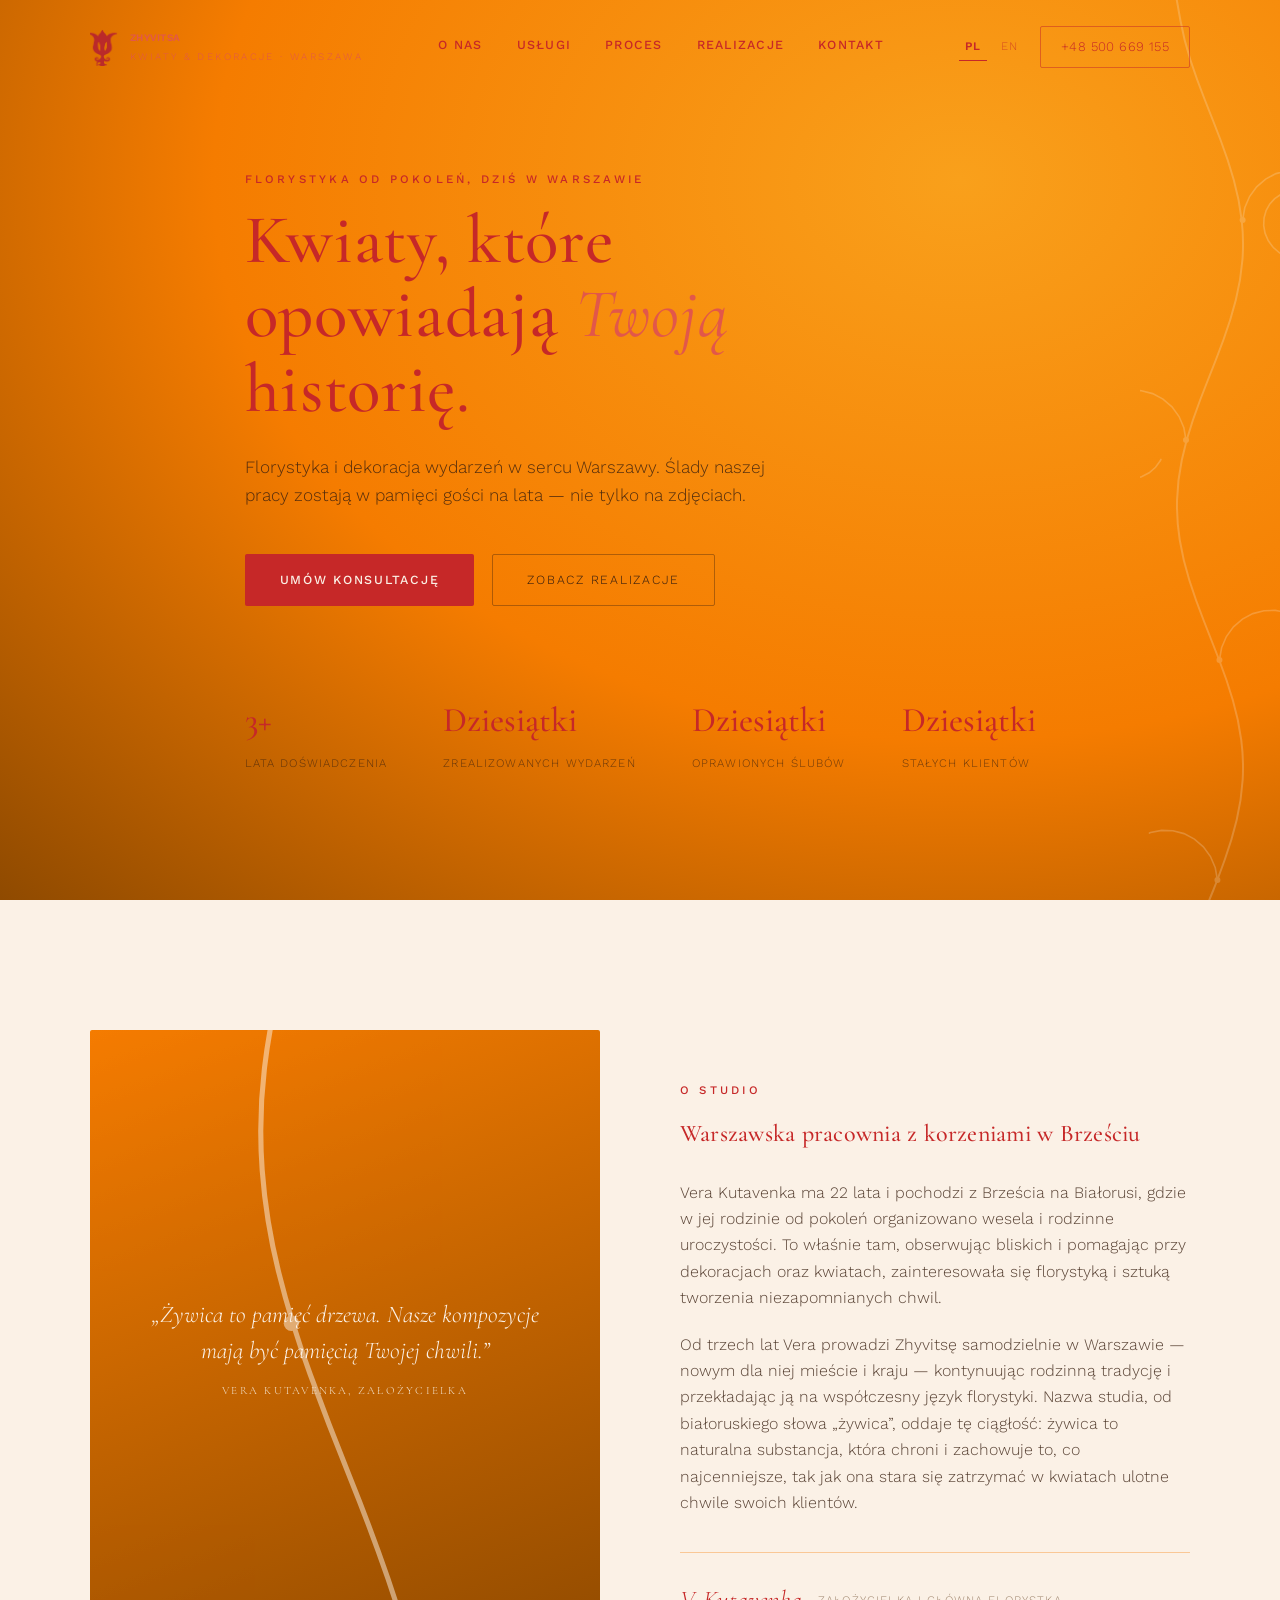
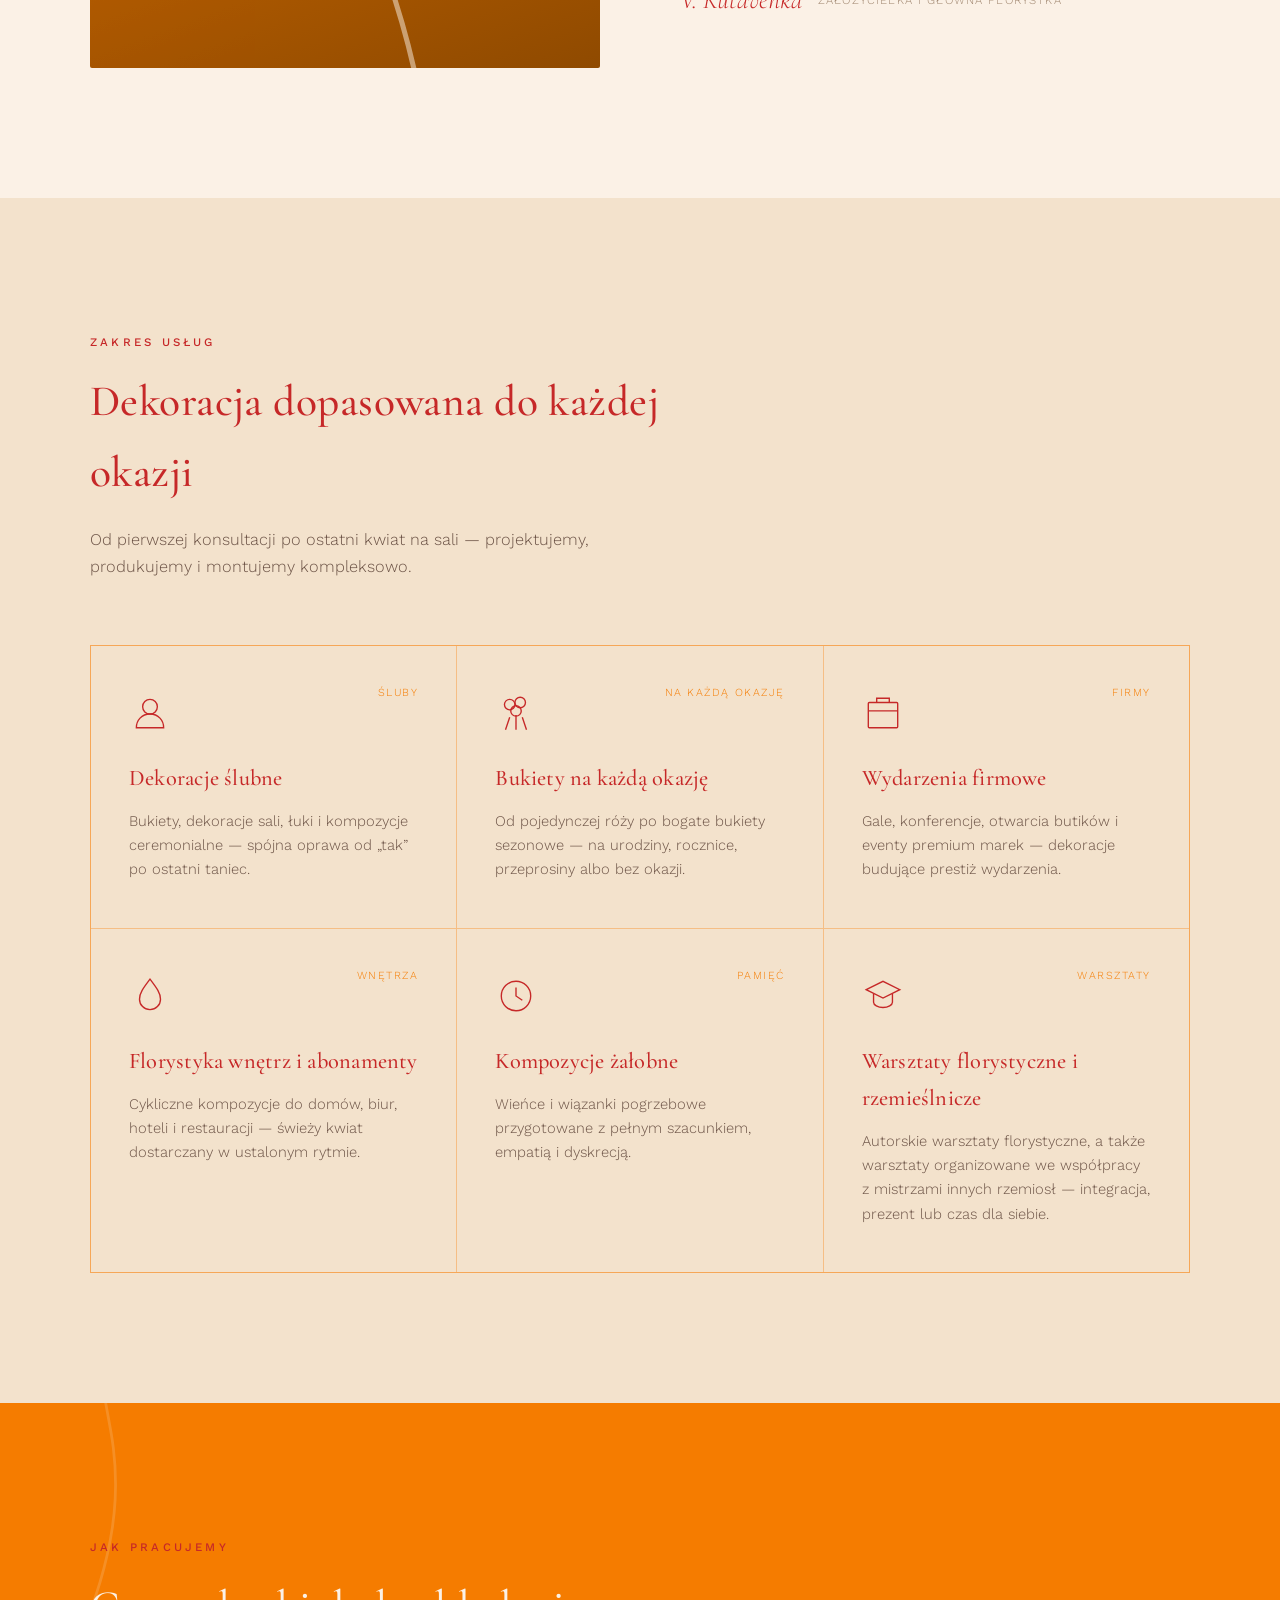
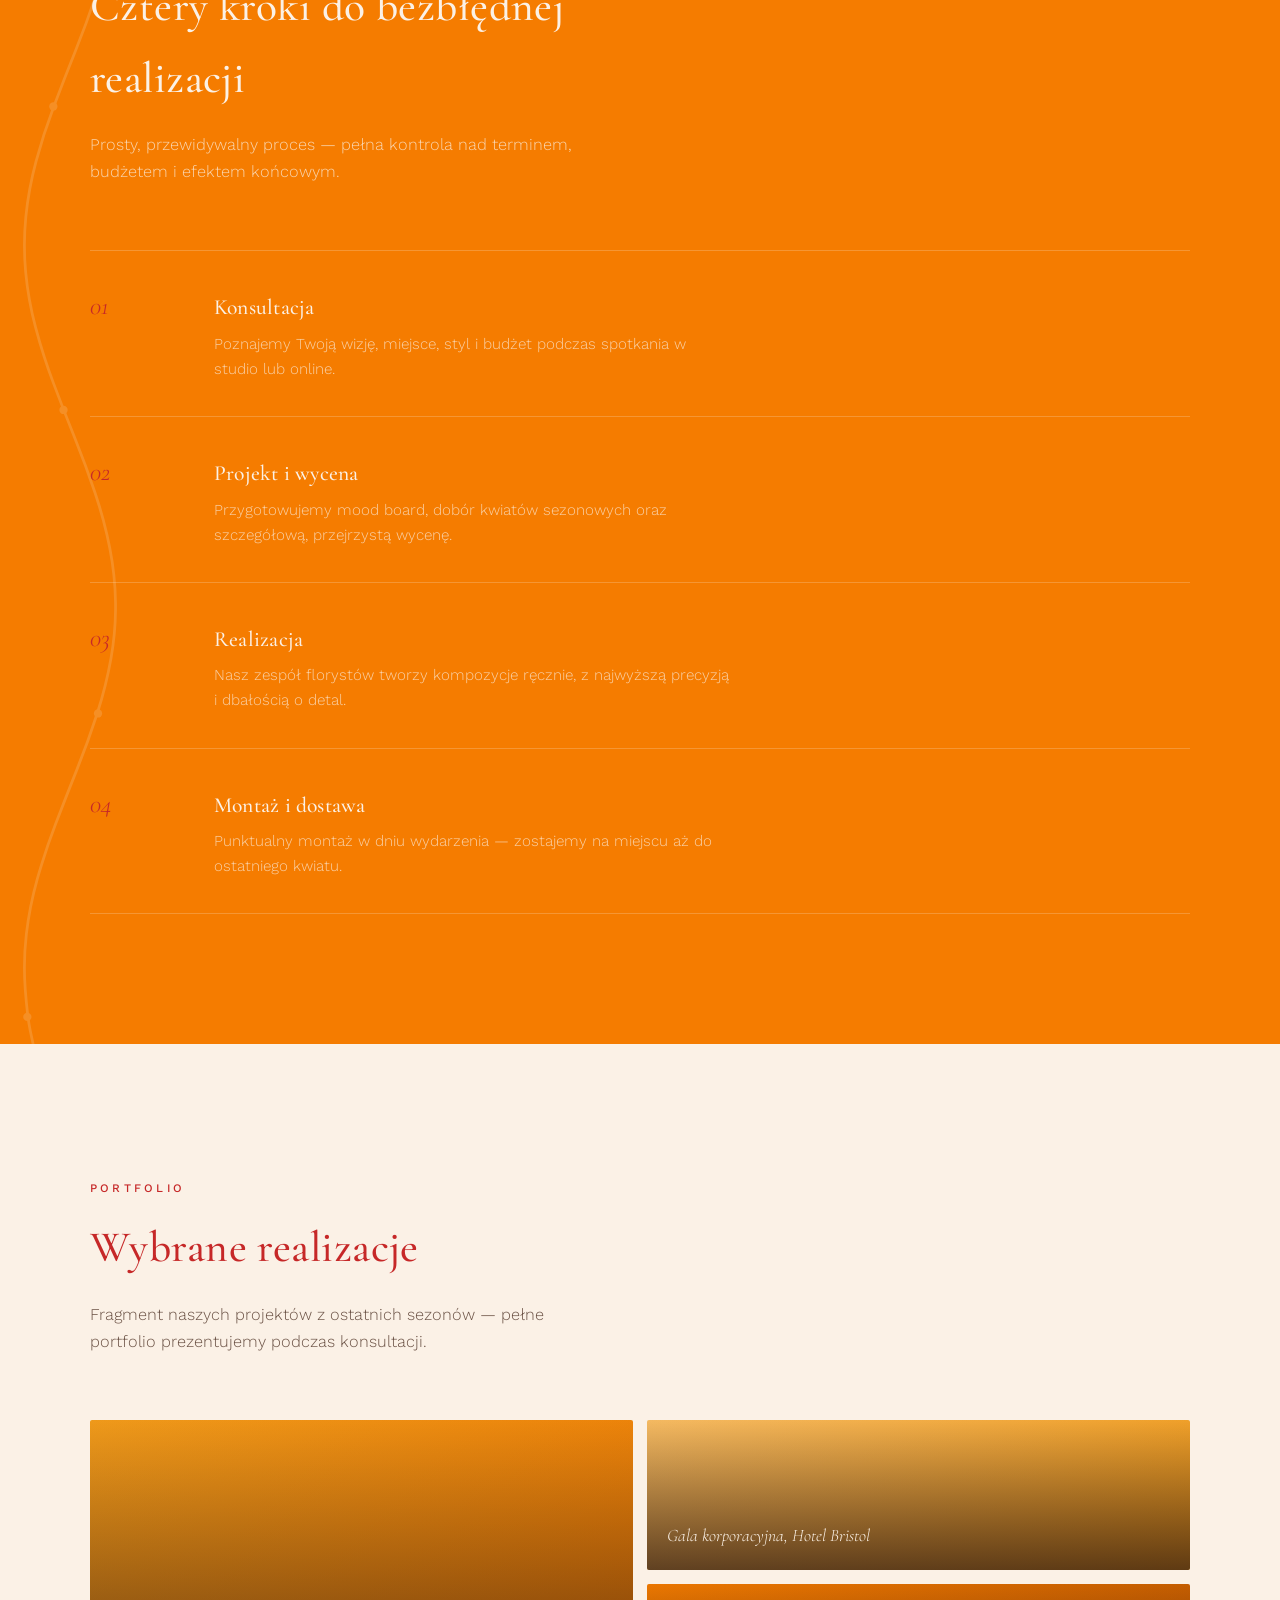
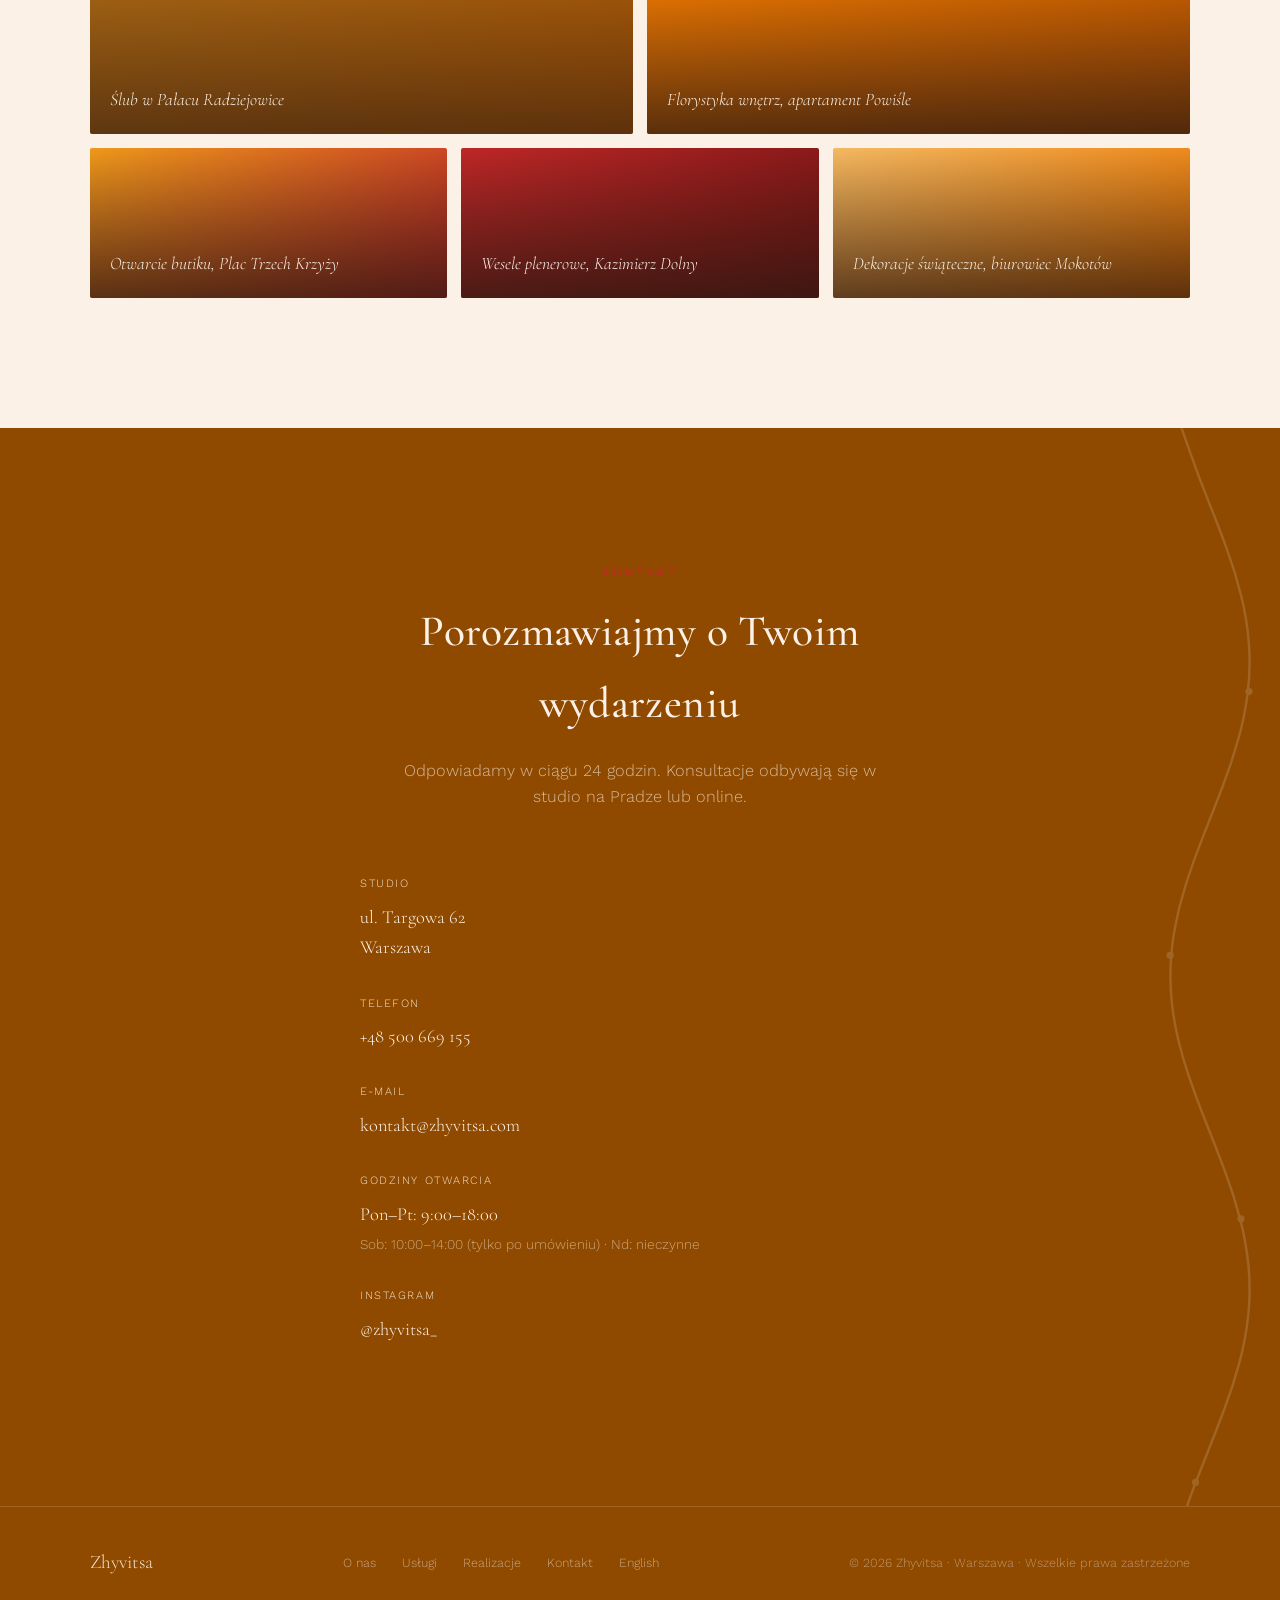
==== index.html @ f6e1c024 "Add files via upload" ====
<!DOCTYPE html>
<html lang="pl">
<head>
<meta charset="UTF-8">
<meta name="viewport" content="width=device-width, initial-scale=1.0">
<title>Zhyvitsa — Kwiaciarnia &amp; Studio Dekoracji, Warszawa</title>
<meta name="description" content="Zhyvitsa — studio florystyczne i dekoracyjne w Warszawie prowadzone przez Verę Kutavenkę. Śluby, wydarzenia firmowe, wnętrza, bukiety na każdą okazję.">
<link rel="icon" href="assets/images/favicon.ico" sizes="any">
<link rel="icon" type="image/png" sizes="32x32" href="assets/images/favicon-32.png">
<link rel="icon" type="image/png" sizes="16x16" href="assets/images/favicon-16.png">
<link rel="icon" type="image/png" sizes="192x192" href="assets/images/favicon-192.png">
<link rel="apple-touch-icon" sizes="180x180" href="assets/images/apple-touch-icon.png">
<link rel="preconnect" href="https://fonts.googleapis.com">
<link rel="preconnect" href="https://fonts.gstatic.com" crossorigin>
<link href="https://fonts.googleapis.com/css2?family=Cormorant+Garamond:ital,wght@0,400;0,500;0,600;1,400&family=Work+Sans:wght@300;400;500;600&display=swap" rel="stylesheet">
<link rel="stylesheet" href="assets/css/style.css?v=4">
</head>
<body>

<header id="siteHeader">
  <div class="wrap">
    <a href="#top" class="logo">
      <span class="mark"><img src="assets/images/logo-mark.png" alt="" width="237" height="320" loading="eager"></span>
      <span><b>Zhyvitsa</b><span>Kwiaty &amp; Dekoracje · Warszawa</span></span>
    </a>
    <nav class="links" id="navLinks">
      <a href="#about">O nas</a>
      <a href="#services">Usługi</a>
      <a href="#process">Proces</a>
      <a href="#gallery">Realizacje</a>
      <a href="#contact">Kontakt</a>
    </nav>
    <div class="nav-right">
      <div class="lang-switch"><a href="index.html" class="active">PL</a><a href="en/index.html">EN</a></div>
      <a href="tel:+48500669155" class="nav-phone">+48 500 669 155</a>
    </div>
    <div class="burger" id="burger"><span></span><span></span><span></span></div>
  </div>
</header>

<section class="hero" id="top">
  <div class="vine-bg" data-vine style="right:0; opacity:.22; color:var(--cream); --vine-leaf:var(--cream);">
    <!-- populated at runtime by VineGeometry.render() -->
  </div>
  <div class="wrap">
    <div class="hero-inner">
      <span class="eyebrow">Florystyka od pokoleń, dziś w Warszawie</span>
      <h1>Kwiaty, które<br>opowiadają <em>Twoją</em><br>historię.</h1>
      <p class="lead">Florystyka i dekoracja wydarzeń w sercu Warszawy. Ślady naszej pracy zostają w pamięci gości na lata — nie tylko na zdjęciach.</p>
      <div class="cta-row">
        <a href="#contact" class="btn btn-primary">Umów konsultację</a>
        <a href="#gallery" class="btn btn-ghost">Zobacz realizacje</a>
      </div>
    </div>
    <div class="hero-stats">
      <div class="stat"><b>3+</b><span>lata doświadczenia</span></div>
      <div class="stat"><b>Dziesiątki</b><span>zrealizowanych wydarzeń</span></div>
      <div class="stat"><b>Dziesiątki</b><span>oprawionych ślubów</span></div>
      <div class="stat"><b>Dziesiątki</b><span>stałych klientów</span></div>
    </div>
  </div>
</section>

<section class="about section-pad" id="about">
  <div class="wrap about-grid">
    <div class="about-visual reveal">
      <div class="vine-bg" data-vine style="opacity:.5; color:var(--cream); --vine-leaf:var(--cream);">
        <!-- populated at runtime by VineGeometry.render() -->
      </div>
      <div class="frame-text">„Żywica to pamięć drzewa. Nasze kompozycje mają być pamięcią Twojej chwili.”<span>Vera Kutavenka, Założycielka</span></div>
    </div>
    <div class="about-copy">
      <span class="eyebrow reveal">O studio</span>
      <h2 class="reveal">Warszawska pracownia z korzeniami w Brześciu</h2>
      <p class="reveal">Vera Kutavenka ma 22 lata i pochodzi z Brześcia na Białorusi, gdzie w jej rodzinie od pokoleń organizowano wesela i rodzinne uroczystości. To właśnie tam, obserwując bliskich i pomagając przy dekoracjach oraz kwiatach, zainteresowała się florystyką i sztuką tworzenia niezapomnianych chwil.</p>
      <p class="reveal">Od trzech lat Vera prowadzi Zhyvitsę samodzielnie w Warszawie — nowym dla niej mieście i kraju — kontynuując rodzinną tradycję i przekładając ją na współczesny język florystyki. Nazwa studia, od białoruskiego słowa „żywica”, oddaje tę ciągłość: żywica to naturalna substancja, która chroni i zachowuje to, co najcenniejsze, tak jak ona stara się zatrzymać w kwiatach ulotne chwile swoich klientów.</p>
      <div class="signature-line reveal">
        <span class="sig-mark">V. Kutavenka</span>
        <span class="sig-role">Założycielka i Główna Florystka</span>
      </div>
    </div>
  </div>
</section>

<section class="services section-pad" id="services">
  <div class="wrap">
    <div class="section-head reveal">
      <span class="eyebrow">Zakres usług</span>
      <h2>Dekoracja dopasowana do każdej okazji</h2>
      <p>Od pierwszej konsultacji po ostatni kwiat na sali — projektujemy, produkujemy i montujemy kompleksowo.</p>
    </div>
    <div class="service-grid">

      <div class="service-card reveal">
        <span class="tag">Śluby</span>
        <div class="icon"><svg viewBox="0 0 40 40" fill="none" stroke="currentColor" stroke-width="1.3"><circle cx="20" cy="14" r="7"/><path d="M20 21c-8 0-13 6-13 13h26c0-7-5-13-13-13z"/></svg></div>
        <h3>Dekoracje ślubne</h3>
        <p>Bukiety, dekoracje sali, łuki i kompozycje ceremonialne — spójna oprawa od „tak” po ostatni taniec.</p>
      </div>

      <div class="service-card reveal">
        <span class="tag">Na każdą okazję</span>
        <div class="icon"><svg viewBox="0 0 40 40" fill="none" stroke="currentColor" stroke-width="1.3"><circle cx="14" cy="12" r="5"/><circle cx="24" cy="10" r="5"/><circle cx="20" cy="18" r="5"/><path d="M20 22v14M14 24l-4 12M26 24l4 12"/></svg></div>
        <h3>Bukiety na każdą okazję</h3>
        <p>Od pojedynczej róży po bogate bukiety sezonowe — na urodziny, rocznice, przeprosiny albo bez okazji.</p>
      </div>

      <div class="service-card reveal">
        <span class="tag">Firmy</span>
        <div class="icon"><svg viewBox="0 0 40 40" fill="none" stroke="currentColor" stroke-width="1.3"><rect x="6" y="10" width="28" height="24" rx="1"/><path d="M6 18h28M14 10V6h12v4"/></svg></div>
        <h3>Wydarzenia firmowe</h3>
        <p>Gale, konferencje, otwarcia butików i eventy premium marek — dekoracje budujące prestiż wydarzenia.</p>
      </div>

      <div class="service-card reveal">
        <span class="tag">Wnętrza</span>
        <div class="icon"><svg viewBox="0 0 40 40" fill="none" stroke="currentColor" stroke-width="1.3"><path d="M20 4c6 8 10 13 10 19a10 10 0 0 1-20 0c0-6 4-11 10-19z"/></svg></div>
        <h3>Florystyka wnętrz i abonamenty</h3>
        <p>Cykliczne kompozycje do domów, biur, hoteli i restauracji — świeży kwiat dostarczany w ustalonym rytmie.</p>
      </div>

      <div class="service-card reveal">
        <span class="tag">Pamięć</span>
        <div class="icon"><svg viewBox="0 0 40 40" fill="none" stroke="currentColor" stroke-width="1.3"><circle cx="20" cy="20" r="14"/><path d="M20 12v8l6 4"/></svg></div>
        <h3>Kompozycje żałobne</h3>
        <p>Wieńce i wiązanki pogrzebowe przygotowane z pełnym szacunkiem, empatią i dyskrecją.</p>
      </div>

      <div class="service-card reveal">
        <span class="tag">Warsztaty</span>
        <div class="icon"><svg viewBox="0 0 40 40" fill="none" stroke="currentColor" stroke-width="1.3"><path d="M4 14l16-8 16 8-16 8-16-8z"/><path d="M11 18v8c0 2.5 4 5 9 5s9-2.5 9-5v-8"/></svg></div>
        <h3>Warsztaty florystyczne i rzemieślnicze</h3>
        <p>Autorskie warsztaty florystyczne, a także warsztaty organizowane we współpracy z mistrzami innych rzemiosł — integracja, prezent lub czas dla siebie.</p>
      </div>

    </div>
  </div>
</section>

<section class="process section-pad" id="process">
  <div class="vine-bg" data-vine style="left:0; opacity:.16; color:var(--cream); --vine-leaf:var(--cream);">
    <!-- populated at runtime by VineGeometry.render() -->
  </div>
  <div class="wrap">
    <div class="section-head reveal">
      <span class="eyebrow">Jak pracujemy</span>
      <h2>Cztery kroki do bezbłędnej realizacji</h2>
      <p>Prosty, przewidywalny proces — pełna kontrola nad terminem, budżetem i efektem końcowym.</p>
    </div>
    <div class="process-list">
      <div class="process-row reveal">
        <span class="process-num">01</span>
        <div><h4>Konsultacja</h4><p>Poznajemy Twoją wizję, miejsce, styl i budżet podczas spotkania w studio lub online.</p></div>
      </div>
      <div class="process-row reveal">
        <span class="process-num">02</span>
        <div><h4>Projekt i wycena</h4><p>Przygotowujemy mood board, dobór kwiatów sezonowych oraz szczegółową, przejrzystą wycenę.</p></div>
      </div>
      <div class="process-row reveal">
        <span class="process-num">03</span>
        <div><h4>Realizacja</h4><p>Nasz zespół florystów tworzy kompozycje ręcznie, z najwyższą precyzją i dbałością o detal.</p></div>
      </div>
      <div class="process-row reveal">
        <span class="process-num">04</span>
        <div><h4>Montaż i dostawa</h4><p>Punktualny montaż w dniu wydarzenia — zostajemy na miejscu aż do ostatniego kwiatu.</p></div>
      </div>
    </div>
  </div>
</section>

<section class="gallery section-pad" id="gallery">
  <div class="wrap">
    <div class="section-head reveal">
      <span class="eyebrow">Portfolio</span>
      <h2>Wybrane realizacje</h2>
      <p>Fragment naszych projektów z ostatnich sezonów — pełne portfolio prezentujemy podczas konsultacji.</p>
    </div>
    <div class="gallery-grid reveal">
      <div class="g-item g1"><span>Ślub w Pałacu Radziejowice</span></div>
      <div class="g-item g2"><span>Gala korporacyjna, Hotel Bristol</span></div>
      <div class="g-item g3"><span>Florystyka wnętrz, apartament Powiśle</span></div>
      <div class="g-item g4"><span>Otwarcie butiku, Plac Trzech Krzyży</span></div>
      <div class="g-item g5"><span>Wesele plenerowe, Kazimierz Dolny</span></div>
      <div class="g-item g6"><span>Dekoracje świąteczne, biurowiec Mokotów</span></div>
    </div>
  </div>
</section>

<section class="contact section-pad" id="contact">
  <div class="vine-bg" data-vine style="right:0; opacity:.16; color:var(--cream); --vine-leaf:var(--cream);">
    <!-- populated at runtime by VineGeometry.render() -->
  </div>
  <div class="wrap">
    <div class="section-head reveal">
      <span class="eyebrow">Kontakt</span>
      <h2>Porozmawiajmy o Twoim wydarzeniu</h2>
      <p>Odpowiadamy w ciągu 24 godzin. Konsultacje odbywają się w studio na Pradze lub online.</p>
    </div>
    <div class="contact-grid">
      <div class="reveal">
        <div class="info-block">
          <span class="label">Studio</span>
          <span class="value">ul. Targowa 62<br>Warszawa</span>
        </div>
        <div class="info-block">
          <span class="label">Telefon</span>
          <span class="value"><a href="tel:+48500669155">+48 500 669 155</a></span>
        </div>
        <div class="info-block">
          <span class="label">E-mail</span>
          <span class="value"><a href="mailto:kontakt@zhyvitsa.com">kontakt@zhyvitsa.com</a></span>
        </div>
        <div class="info-block">
          <span class="label">Godziny otwarcia</span>
          <span class="value">Pon–Pt: 9:00–18:00<small>Sob: 10:00–14:00 (tylko po umówieniu) · Nd: nieczynne</small></span>
        </div>
        <div class="info-block">
          <span class="label">Instagram</span>
          <span class="value"><a href="https://instagram.com/zhyvitsa_" target="_blank" rel="noopener">@zhyvitsa_</a></span>
        </div>
      </div>
    </div>
  </div>
</section>

<footer>
  <div class="wrap footer-row">
    <a href="#top" class="logo">Zhyvitsa</a>
    <div class="footer-links">
      <a href="#about">O nas</a>
      <a href="#services">Usługi</a>
      <a href="#gallery">Realizacje</a>
      <a href="#contact">Kontakt</a>
      <a href="en/index.html">English</a>
    </div>
    <span class="fine">© 2026 Zhyvitsa · Warszawa · Wszelkie prawa zastrzeżone</span>
  </div>
</footer>

<script type="module" src="assets/js/main.js?v=4"></script>
</body>
</html>
---- assets/css/style.css ----
/* =============================================================================
   Zhyvitsa — Florist & Event Decoration Studio (Warsaw)
   Stylesheet
   Sections: Design Tokens, Base, Vine Motif, Header, Hero, About, Services,
   Process, Gallery, Contact, Footer, Responsive, Accessibility.
   ============================================================================= */

/* ---------- Design tokens ---------- */
:root{
  --bg-primary: #F9A01B;   /* Bright Yellowish-Orange — dominant background, ~60% */
  --bg-secondary: #F57C00; /* Deep Warm Orange — secondary background/accents, ~25% */
  --bg-deep: #8F4A00;      /* darker orange for contrast on contact/footer */
  --accent: #C62828;       /* Crimson Red — primary brand type & emblem, ~15% */
  --accent-soft: #E2574A;
  --cream: #FBF1E6;
  --cream-dim: #F3E2CC;
  --ink: #2B1810;
  --line: rgba(245,124,0,0.35);
  --shadow: 0 24px 60px -20px rgba(143,74,0,0.35);
  --ease: cubic-bezier(.16,.84,.44,1);
}

/* ---------- Base / reset ---------- */
*{margin:0;padding:0;box-sizing:border-box;}
html{scroll-behavior:smooth;}
html.nav-open, html.nav-open body{
  overflow:hidden;
  height:100%;
}
html.nav-open body{
  position:fixed;
  width:100%;
}
body{
  background:var(--cream);
  color:var(--ink);
  font-family:'Work Sans', sans-serif;
  font-weight:300;
  line-height:1.65;
  overflow-x:hidden;
}
h1,h2,h3,h4{
  font-family:'Cormorant Garamond', serif;
  font-weight:500;
  color:var(--accent);
  letter-spacing:.01em;
}
a{color:inherit; text-decoration:none;}
img{max-width:100%; display:block;}
.eyebrow{
  font-size:.72rem;
  letter-spacing:.28em;
  text-transform:uppercase;
  color:var(--accent);
  font-weight:500;
  display:inline-block;
  margin-bottom:14px;
}
.wrap{
  max-width:1180px;
  margin:0 auto;
  padding:0 40px;
}
section{ position:relative; }

/* ---------- Curling vine background motif (rendered by vine-geometry.js) ---------- */
.vine-bg{
  position:absolute; top:0; height:100%; width:240px;
  pointer-events:none; z-index:0; overflow:hidden;
}
.vine-bg svg{ width:100%; height:100%; display:block; }
.about-visual .vine-bg{ inset:0; width:100%; }

.vine-stem-path{ fill:none; stroke:currentColor; stroke-width:2; stroke-linecap:round; }
.vine-spiral-path{
  fill:none; stroke:currentColor; stroke-width:1.6; stroke-linecap:round;
  transition:stroke-dashoffset .05s linear;
}
.vine-bud{ fill:var(--vine-leaf, var(--cream)); }

/* ---------- Scroll reveal ---------- */
.reveal{
  opacity:0;
  transform:translateY(28px);
  transition:opacity .9s var(--ease), transform .9s var(--ease);
}
.reveal.in{ opacity:1; transform:translateY(0); }

/* ---------- Header ---------- */
header{
  position:fixed; top:0; left:0; right:0; z-index:1000;
  padding:26px 0;
  transition:padding .4s var(--ease), background .4s var(--ease), box-shadow .4s var(--ease);
}
header .wrap{ display:flex; align-items:center; justify-content:space-between; }
header.scrolled{
  padding:14px 0;
  background:rgba(251,241,230,0.92);
  backdrop-filter:blur(10px);
  box-shadow:0 8px 30px -12px rgba(143,74,0,0.18);
}
.logo{
  display:flex; align-items:center; gap:12px;
  font-family:'Cormorant Garamond', serif;
  font-size:1.55rem;
  color:var(--accent);
}
.logo .mark{ width:28px; height:37px; display:flex; align-items:center; }
.logo .mark img{ width:100%; height:100%; object-fit:contain; display:block; }
.logo b{ font-weight:600; letter-spacing:.03em; }
.logo span{ font-size:.62rem; letter-spacing:.24em; text-transform:uppercase; color:var(--accent-soft); display:block; font-family:'Work Sans',sans-serif; margin-top:2px; }

nav.links{ display:flex; align-items:center; gap:34px; }
nav.links a{
  font-size:.78rem; letter-spacing:.1em; text-transform:uppercase;
  color:var(--accent); font-weight:500;
  position:relative; padding-bottom:4px;
}
nav.links a::after{
  content:''; position:absolute; left:0; bottom:0; width:0; height:1px;
  background:var(--bg-secondary); transition:width .35s var(--ease);
}
nav.links a:hover::after{ width:100%; }
.nav-right{ display:flex; align-items:center; gap:16px; }
.lang-switch{ display:flex; gap:8px; font-size:.72rem; letter-spacing:.08em; }
.lang-switch a{ color:var(--accent); padding:4px 6px; opacity:.65; transition:.3s; }
.lang-switch a.active{ opacity:1; font-weight:600; border-bottom:1px solid currentColor; }
.lang-switch a:hover{ opacity:1; }
.nav-phone{
  font-size:.82rem; letter-spacing:.03em; color:var(--accent);
  border:1px solid rgba(198,40,40,0.5);
  padding:9px 20px; border-radius:2px;
  transition:.3s;
}
.nav-phone:hover{ background:var(--accent); color:var(--cream); border-color:var(--accent); }

.burger{ display:none; flex-direction:column; gap:5px; cursor:pointer; z-index:1100; }
.burger span{ width:26px; height:1.5px; background:var(--accent); transition:.3s; }

/* ---------- Hero ---------- */
.hero{
  min-height:100vh;
  background:radial-gradient(ellipse at 75% 20%, var(--bg-primary) 0%, var(--bg-secondary) 55%, var(--bg-deep) 100%);
  display:flex; align-items:center;
  padding:140px 0 100px;
  color:var(--ink);
  overflow:hidden;
}
.hero-inner{ position:relative; z-index:2; max-width:760px; }
.hero .eyebrow{ color:var(--accent); }
.hero h1{
  font-size:clamp(2.6rem, 5.4vw, 4.6rem);
  line-height:1.08;
  font-weight:500;
  color:var(--accent);
}
.hero h1 em{ font-style:italic; color:var(--accent-soft); font-weight:400; }
.hero p.lead{
  margin-top:26px; max-width:520px;
  font-size:1.08rem; font-weight:300;
  color:rgba(43,24,16,0.78);
}
.cta-row{ display:flex; gap:18px; margin-top:44px; flex-wrap:wrap; }
.btn{
  display:inline-block; padding:15px 34px;
  font-size:.78rem; letter-spacing:.14em; text-transform:uppercase;
  border-radius:2px; transition:.35s var(--ease); cursor:pointer; border:1px solid transparent;
}
.btn-primary{ background:var(--accent); color:var(--cream); font-weight:500; }
.btn-primary:hover{ background:var(--accent-soft); transform:translateY(-2px); box-shadow:0 14px 30px -10px rgba(226,87,74,0.5); }
.btn-ghost{ border-color:rgba(43,24,16,0.35); color:var(--ink); }
.btn-ghost:hover{ border-color:var(--ink); background:rgba(43,24,16,0.06); }

.hero-stats{
  position:relative; z-index:2;
  margin-top:86px; display:flex; gap:56px; flex-wrap:wrap;
}
.stat b{ font-family:'Cormorant Garamond',serif; font-size:2.15rem; color:var(--accent); font-weight:500; display:block; }
.stat span{ font-size:.72rem; letter-spacing:.1em; text-transform:uppercase; color:rgba(43,24,16,0.65); }

/* ---------- Shared section header ---------- */
.section-head{ max-width:620px; margin-bottom:64px; }
.section-head h2{ font-size:clamp(2rem, 3.4vw, 2.9rem); font-weight:500; }
.section-head p{ margin-top:18px; color:#6b5245; font-size:1.02rem; max-width:520px; }
.section-pad{ padding:130px 0; }

/* ---------- About ---------- */
.about{ background:var(--cream); }
.about-grid{ display:grid; grid-template-columns:1fr 1fr; gap:80px; align-items:center; }
.about-visual{
  position:relative; aspect-ratio:4/5; border-radius:2px;
  background:linear-gradient(160deg, var(--bg-secondary) 0%, var(--bg-deep) 100%);
  display:flex; align-items:center; justify-content:center; overflow:hidden;
}
.about-visual .frame-text{
  position:relative; z-index:2; text-align:center; color:var(--cream);
  font-family:'Cormorant Garamond', serif; font-style:italic; font-size:1.5rem;
  padding:40px; line-height:1.5;
}
.about-visual .frame-text span{ display:block; margin-top:14px; font-size:.7rem; font-style:normal; letter-spacing:.2em; text-transform:uppercase; color:var(--cream-dim); }
.about-copy p{ margin-top:20px; color:#5a4436; }
.about-copy p:first-of-type{ margin-top:26px; }
.signature-line{ margin-top:36px; padding-top:26px; border-top:1px solid var(--line); display:flex; align-items:center; gap:16px; }
.signature-line .sig-mark{ font-family:'Cormorant Garamond', serif; font-style:italic; font-size:1.6rem; color:var(--accent); }
.signature-line .sig-role{ font-size:.72rem; letter-spacing:.1em; text-transform:uppercase; color:#a08770; }

/* ---------- Services ---------- */
.services{ background:var(--cream-dim); }
.service-grid{ display:grid; grid-template-columns:repeat(3, 1fr); gap:1px; background:var(--line); border:1px solid var(--line); }
.service-card{
  background:var(--cream-dim); padding:46px 38px; position:relative;
  transition:background .4s var(--ease);
}
.service-card:hover{ background:#fdf7ee; }
.service-card .icon{ width:42px; height:42px; margin-bottom:26px; color:var(--accent); }
.service-card .icon svg{ width:100%; height:100%; }
.service-card h3{ font-size:1.4rem; font-weight:500; margin-bottom:12px; }
.service-card p{ font-size:.92rem; color:#6b5245; }
.service-card .tag{
  position:absolute; top:38px; right:38px;
  font-size:.68rem; letter-spacing:.14em; color:var(--bg-secondary); text-transform:uppercase;
}

/* ---------- Process ---------- */
.process{ background:var(--bg-secondary); color:var(--cream); position:relative; overflow:hidden; }
.process .section-head h2{ color:var(--cream); }
.process .section-head p{ color:rgba(251,241,230,0.75); }
.process-list{ position:relative; z-index:2; }
.process-row{
  display:grid; grid-template-columns:90px 1fr; gap:34px;
  padding:34px 0; border-top:1px solid rgba(251,241,230,0.22);
  align-items:baseline;
}
.process-row:last-child{ border-bottom:1px solid rgba(251,241,230,0.22); }
.process-num{ font-family:'Cormorant Garamond',serif; font-size:1.6rem; color:var(--accent); font-style:italic; }
.process-row h4{ color:var(--cream); font-size:1.35rem; font-weight:500; margin-bottom:6px; }
.process-row p{ color:rgba(251,241,230,0.72); font-size:.95rem; max-width:520px; }

/* ---------- Gallery ---------- */
.gallery{ background:var(--cream); }
.gallery-grid{ display:grid; grid-template-columns:repeat(6, 1fr); grid-auto-rows:150px; gap:14px; }
.g-item{
  position:relative; border-radius:2px; overflow:hidden;
  display:flex; align-items:flex-end; padding:20px;
  color:var(--cream); font-family:'Cormorant Garamond',serif; font-style:italic; font-size:1.1rem;
}
.g-item::before{ content:''; position:absolute; inset:0; background:linear-gradient(to top, rgba(43,24,16,0.75), rgba(43,24,16,0.05)); }
.g-item span{ position:relative; z-index:2; }
.g1{ grid-column:span 3; grid-row:span 2; background:linear-gradient(135deg,#F9A01B,#F57C00); }
.g2{ grid-column:span 3; grid-row:span 1; background:linear-gradient(135deg,#FFC266,#F9A01B); }
.g3{ grid-column:span 3; grid-row:span 1; background:linear-gradient(135deg,#F57C00,#C25A00); }
.g4{ grid-column:span 2; grid-row:span 1; background:linear-gradient(135deg,#F9A01B,#C62828); }
.g5{ grid-column:span 2; grid-row:span 1; background:linear-gradient(135deg,#C62828,#7A1414); }
.g6{ grid-column:span 2; grid-row:span 1; background:linear-gradient(135deg,#FFC266,#F57C00); }

/* ---------- Contact ---------- */
.contact{ background:var(--bg-deep); color:var(--cream); position:relative; overflow:hidden; }
.contact-grid{ display:grid; grid-template-columns:1fr; max-width:560px; margin:0 auto; position:relative; z-index:2; }
.contact .section-head{ margin-left:auto; margin-right:auto; text-align:center; }
.contact .section-head h2{ color:var(--cream); }
.contact .section-head p{ color:rgba(251,241,230,0.65); margin-left:auto; margin-right:auto; }
.info-block{ margin-bottom:32px; }
.info-block .label{ font-size:.7rem; letter-spacing:.14em; text-transform:uppercase; color:var(--cream-dim); margin-bottom:8px; display:block; }
.info-block .value{ font-size:1.15rem; color:var(--cream); font-family:'Cormorant Garamond',serif; }
.info-block .value small{ display:block; font-family:'Work Sans',sans-serif; font-size:.85rem; color:rgba(251,241,230,0.55); margin-top:4px; }
.info-block .value a:hover{ color:var(--accent-soft); }

/* ---------- Footer ---------- */
footer{ background:var(--bg-deep); border-top:1px solid rgba(251,241,230,0.15); padding:40px 0; }
.footer-row{ display:flex; justify-content:space-between; align-items:center; flex-wrap:wrap; gap:16px; }
.footer-row .logo{ color:var(--cream-dim); font-size:1.2rem; }
.footer-row .fine{ font-size:.78rem; color:rgba(251,241,230,0.45); }
.footer-links{ display:flex; gap:26px; }
.footer-links a{ font-size:.78rem; color:rgba(251,241,230,0.55); transition:.3s; }
.footer-links a:hover{ color:var(--accent-soft); }

/* ---------- Responsive ---------- */
@media (max-width: 1300px){
  .vine-bg{ width:140px; }
}
@media (max-width: 1100px){
  .vine-bg{ width:90px; }
}
@media (max-width: 1050px){
  .vine-bg{ width:40px; }
}
@media (max-width: 980px){
  .about-grid{ grid-template-columns:1fr; gap:50px; }
  .service-grid{ grid-template-columns:repeat(2,1fr); }
  .gallery-grid{ grid-template-columns:repeat(4,1fr); grid-auto-rows:120px; }
  .g1{ grid-column:span 4; }
  .g2,.g3{ grid-column:span 2; }
  .g4,.g5,.g6{ grid-column:span 2; }
}
@media (max-width: 760px){
  .wrap{ padding:0 24px; }
  nav.links{
    position:fixed; top:0; left:0; right:0;
    width:100%; height:100vh; height:100dvh;
    background:var(--bg-secondary);
    flex-direction:column; justify-content:center; gap:30px;
    transform:translateX(100%); transition:transform .5s var(--ease);
    overflow-y:auto; -webkit-overflow-scrolling:touch;
    z-index:1050;
  }
  nav.links.open{ transform:translateX(0); }
  nav.links a{ font-size:1.1rem; color:var(--cream) !important; }
  .nav-phone{ display:none; }
  .lang-switch{ position:fixed; top:20px; right:70px; z-index:1100; }
  .burger{ display:flex; }
  .service-grid{ grid-template-columns:1fr; }
  .process-row{ grid-template-columns:50px 1fr; }
  .section-pad{ padding:90px 0; }
  .gallery-grid{ grid-template-columns:repeat(2,1fr); }
  .g1,.g2,.g3,.g4,.g5,.g6{ grid-column:span 2; grid-row:span 1; }
}

/* ---------- Accessibility ---------- */
@media (prefers-reduced-motion: reduce){
  *{ transition:none !important; animation:none !important; scroll-behavior:auto !important; }
  .reveal{ opacity:1; transform:none; }
  .vine-stem-path{ stroke-dashoffset:0 !important; }
}

:focus-visible{ outline:2px solid var(--accent); outline-offset:3px; }
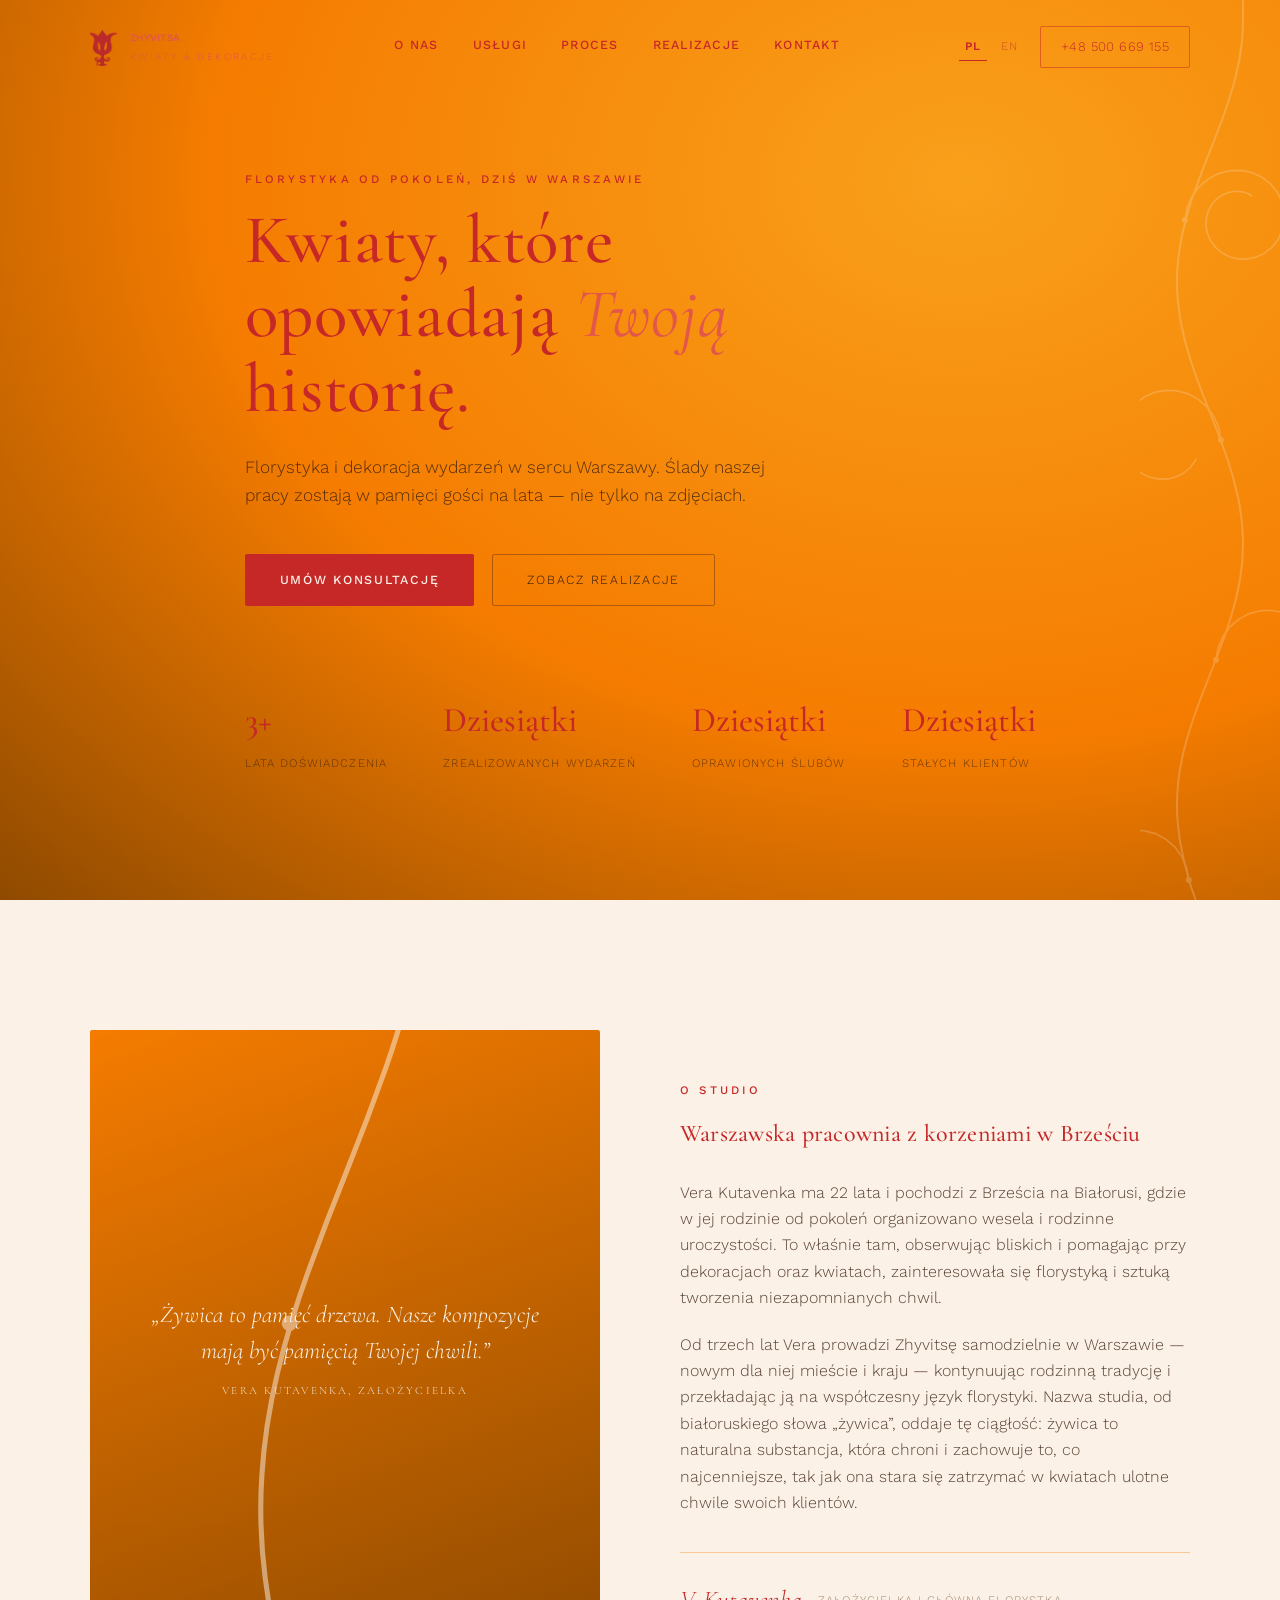
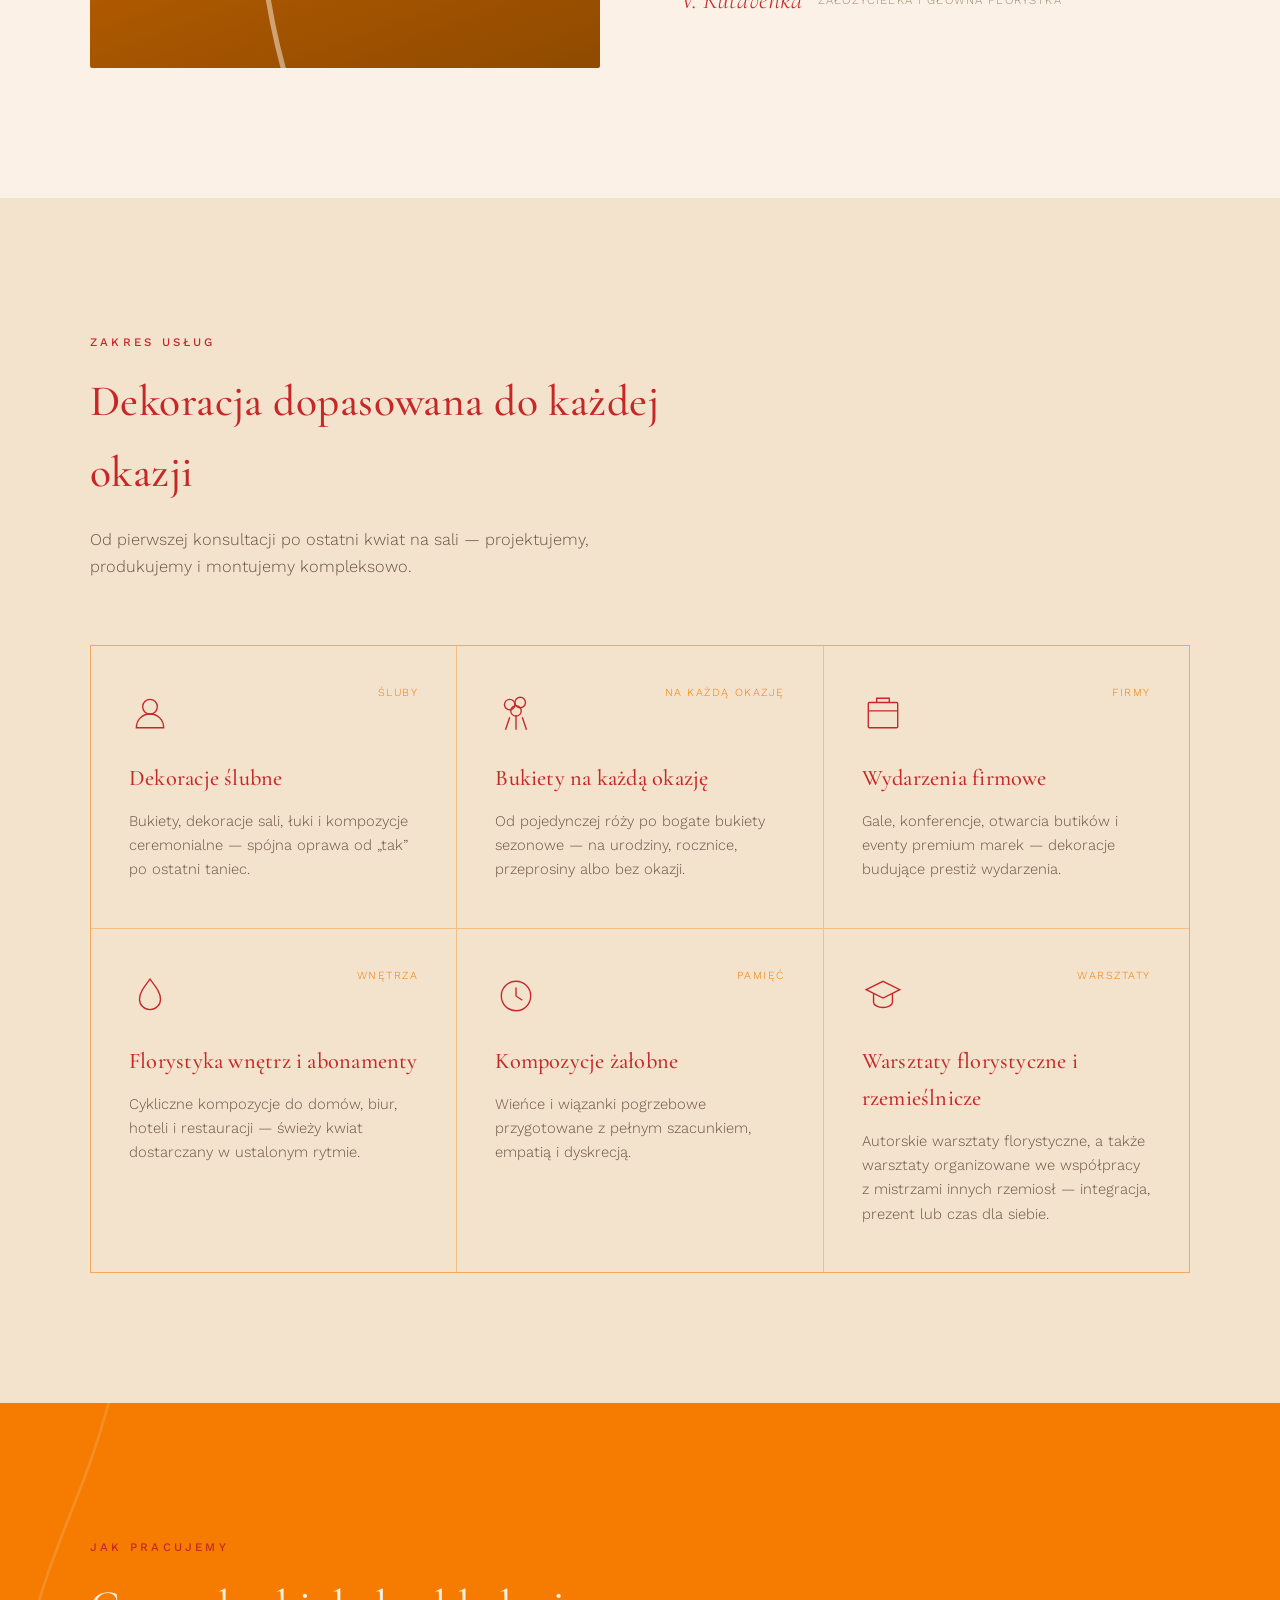
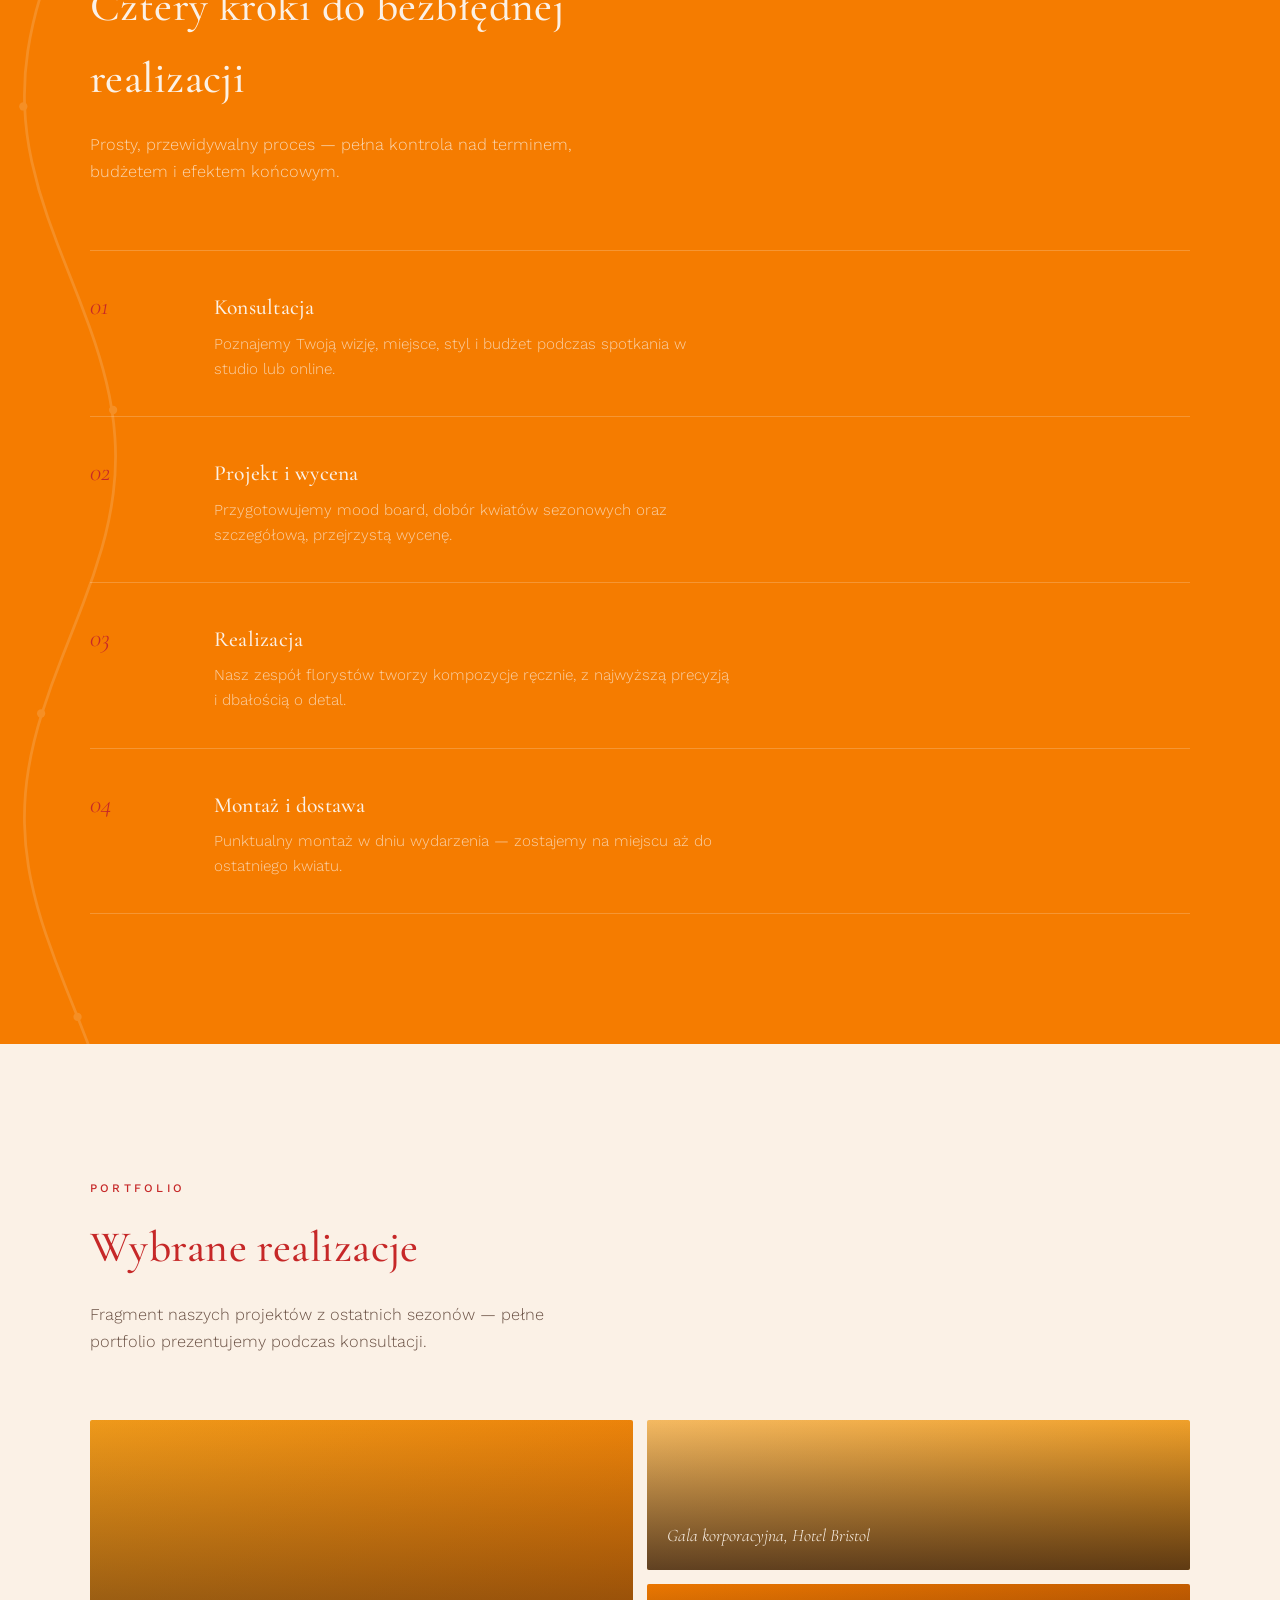
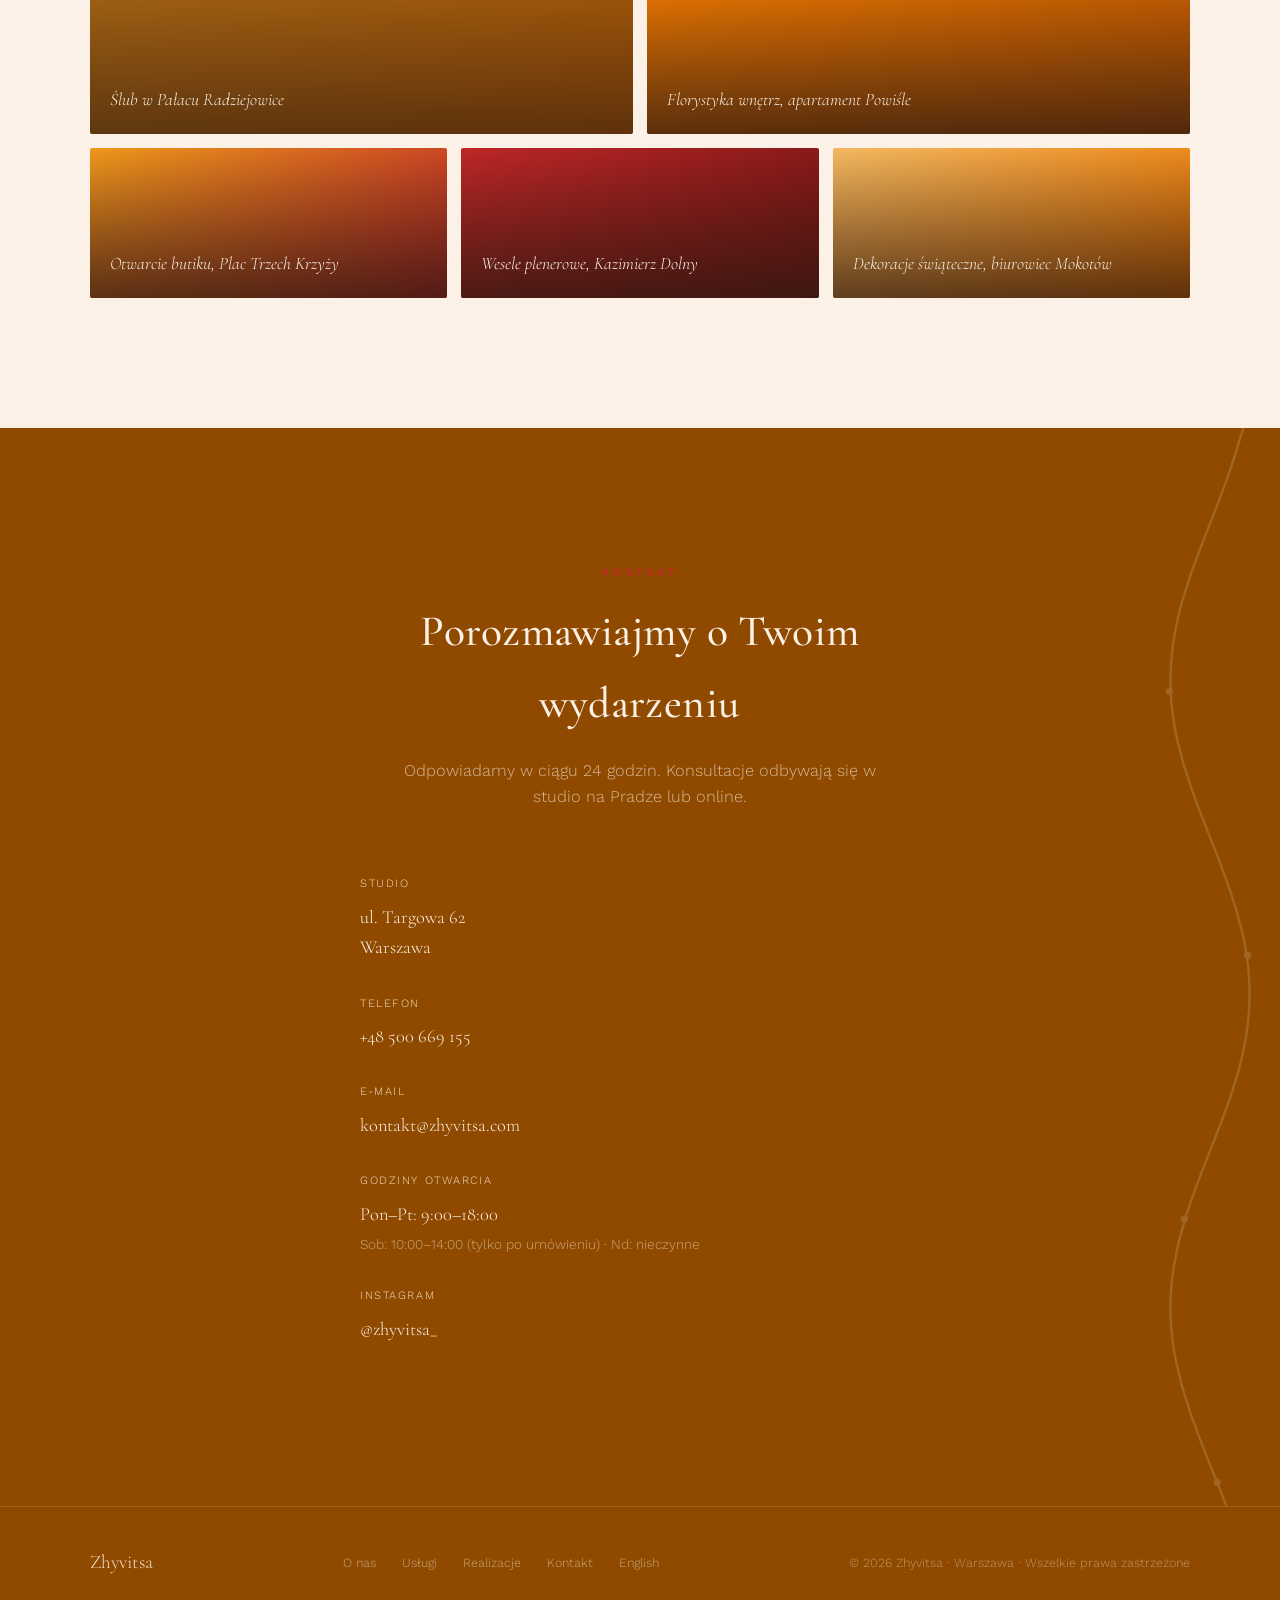
==== commit f5e9e011: "Update header text by removing location Removed the location 'Warszawa' from the header." ====
--- a/index.html
+++ b/index.html
@@ -21,7 +21,7 @@
   <div class="wrap">
     <a href="#top" class="logo">
       <span class="mark"><img src="assets/images/logo-mark.png" alt="" width="237" height="320" loading="eager"></span>
-      <span><b>Zhyvitsa</b><span>Kwiaty &amp; Dekoracje · Warszawa</span></span>
+      <span><b>Zhyvitsa</b><span>Kwiaty &amp; Dekoracje</span></span>
     </a>
     <nav class="links" id="navLinks">
       <a href="#about">O nas</a>
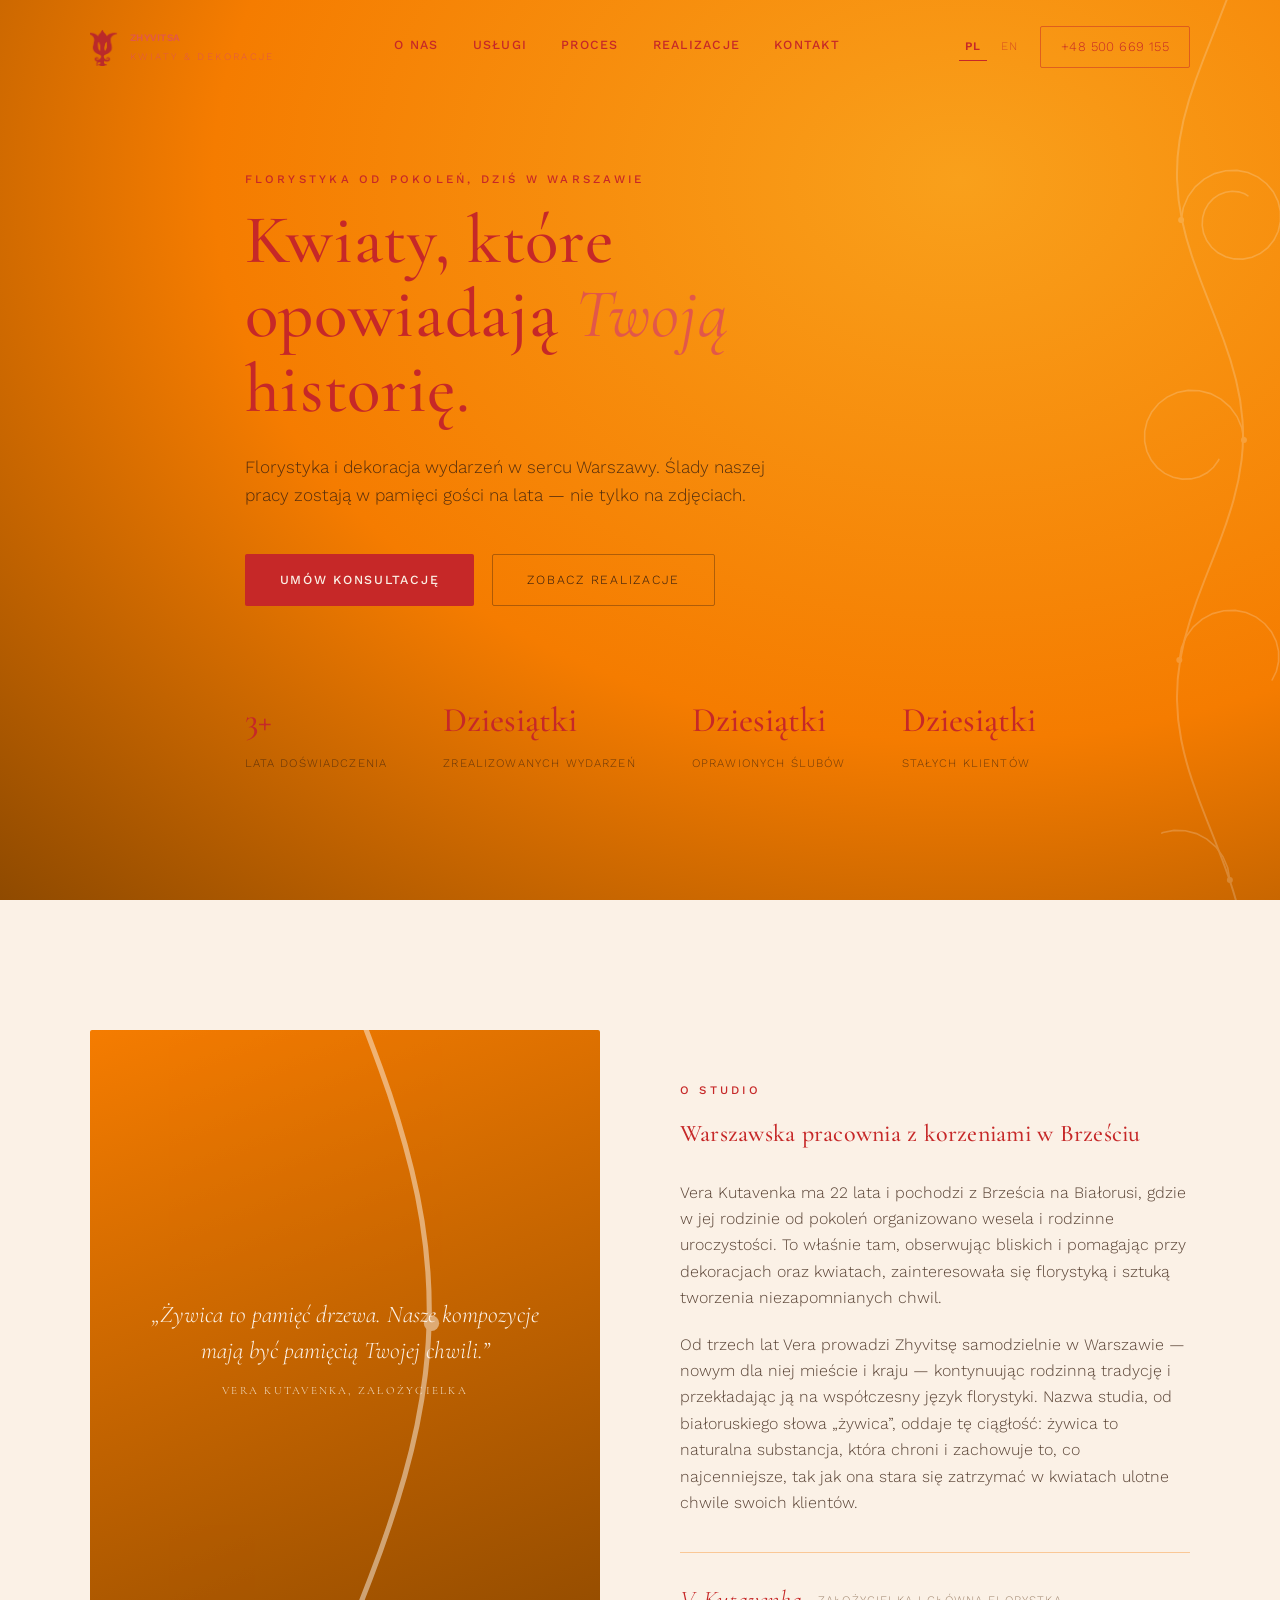
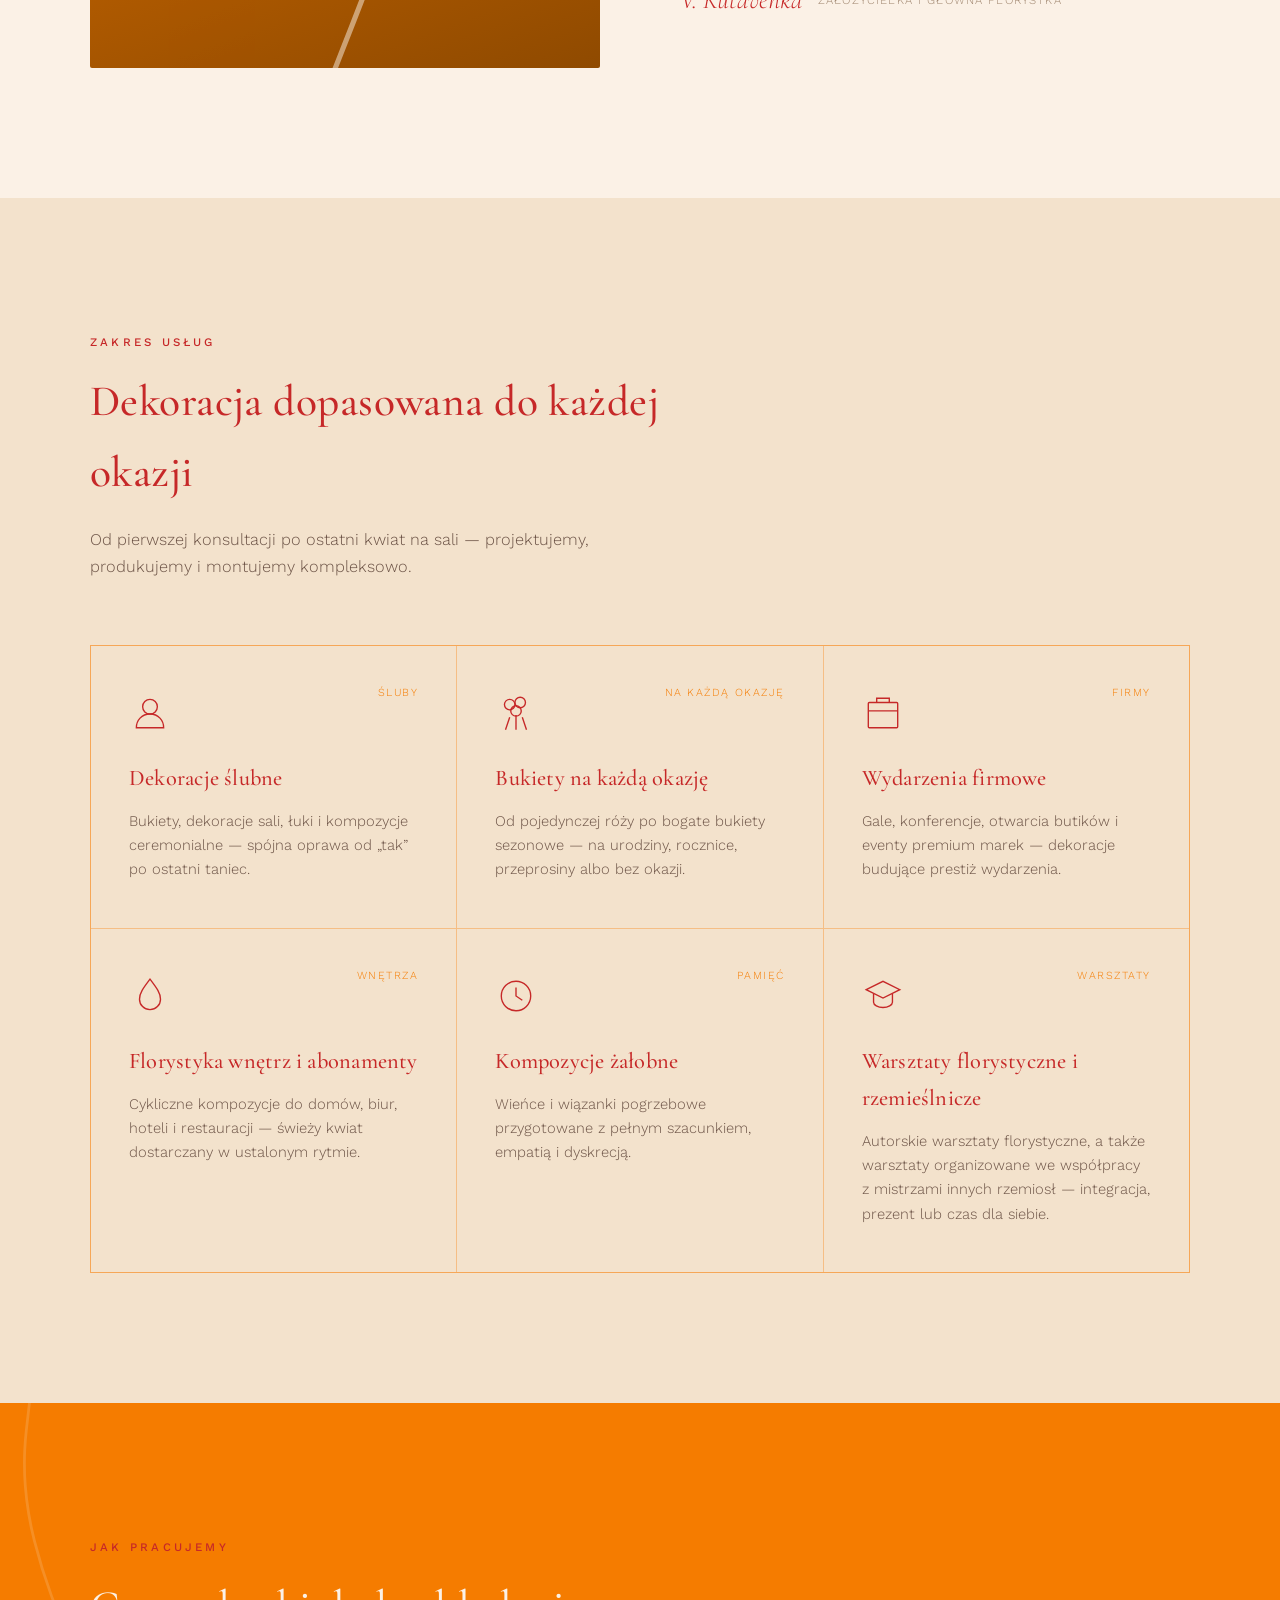
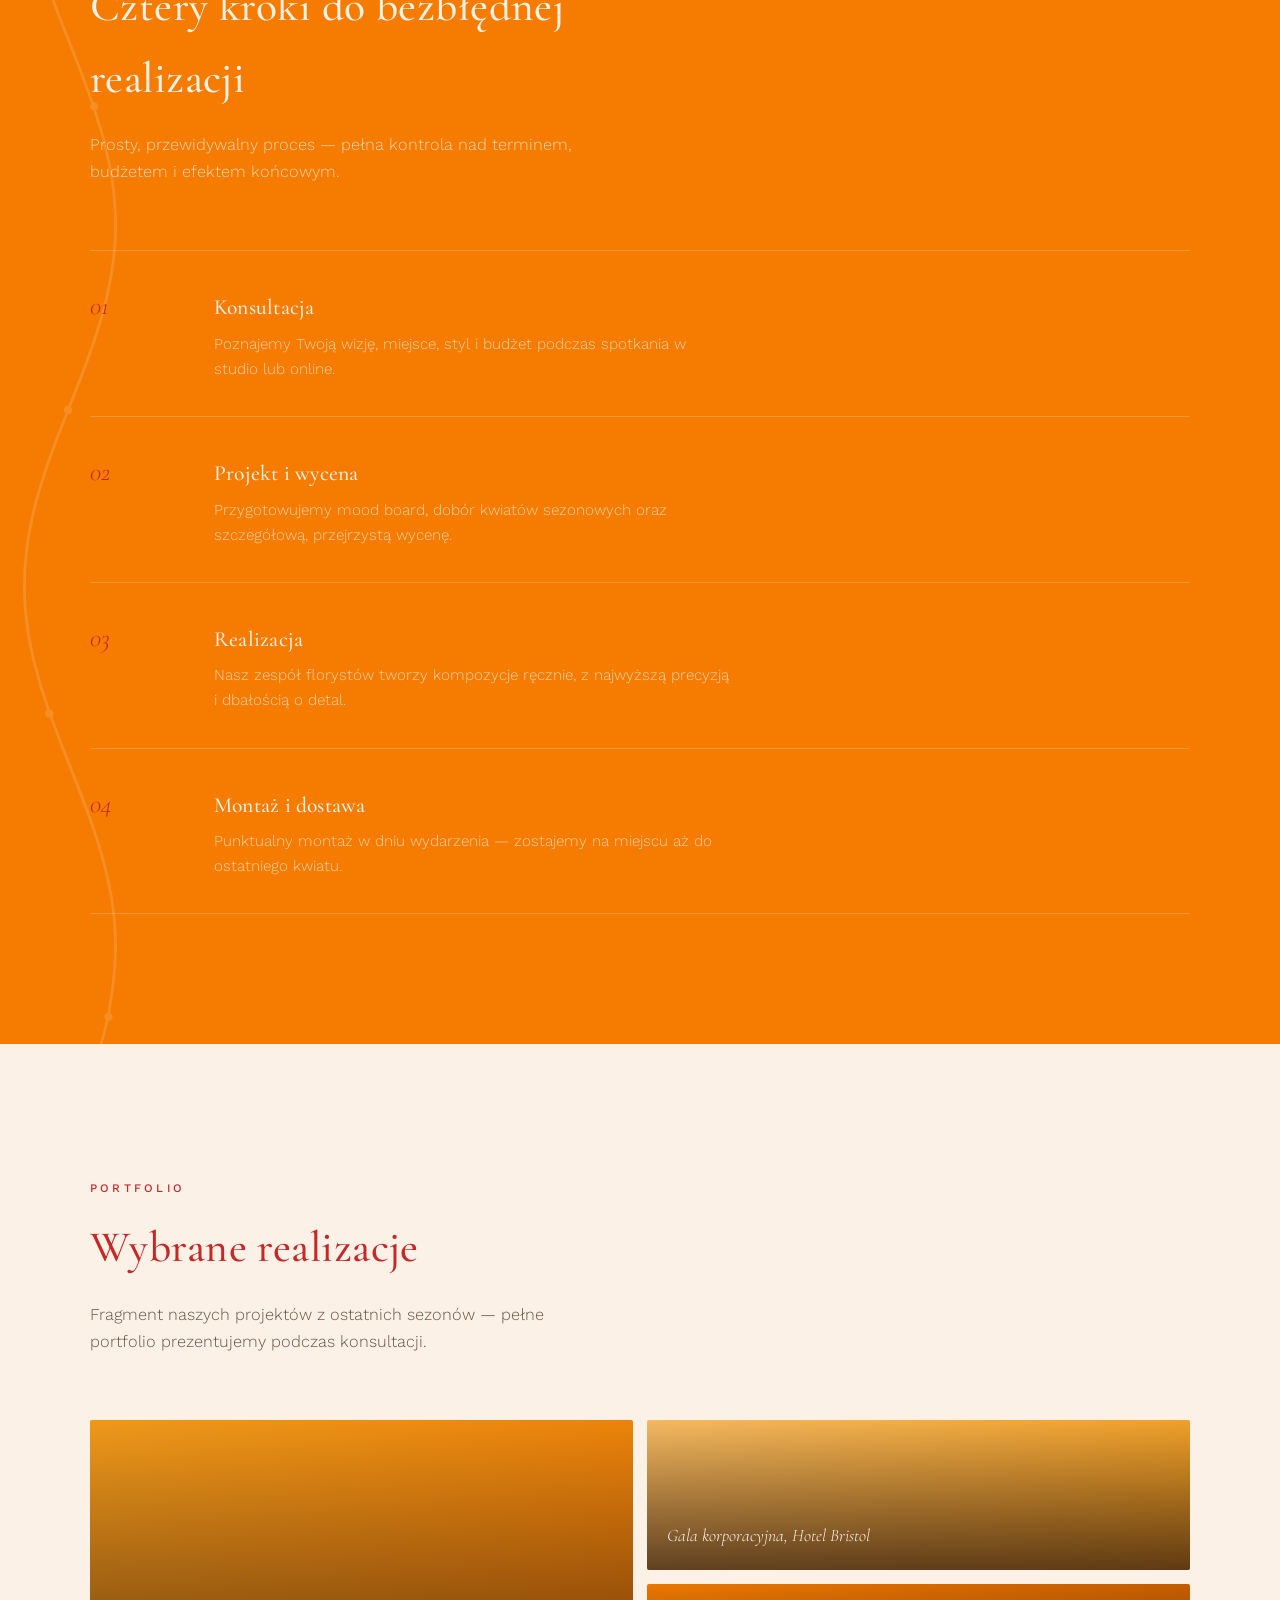
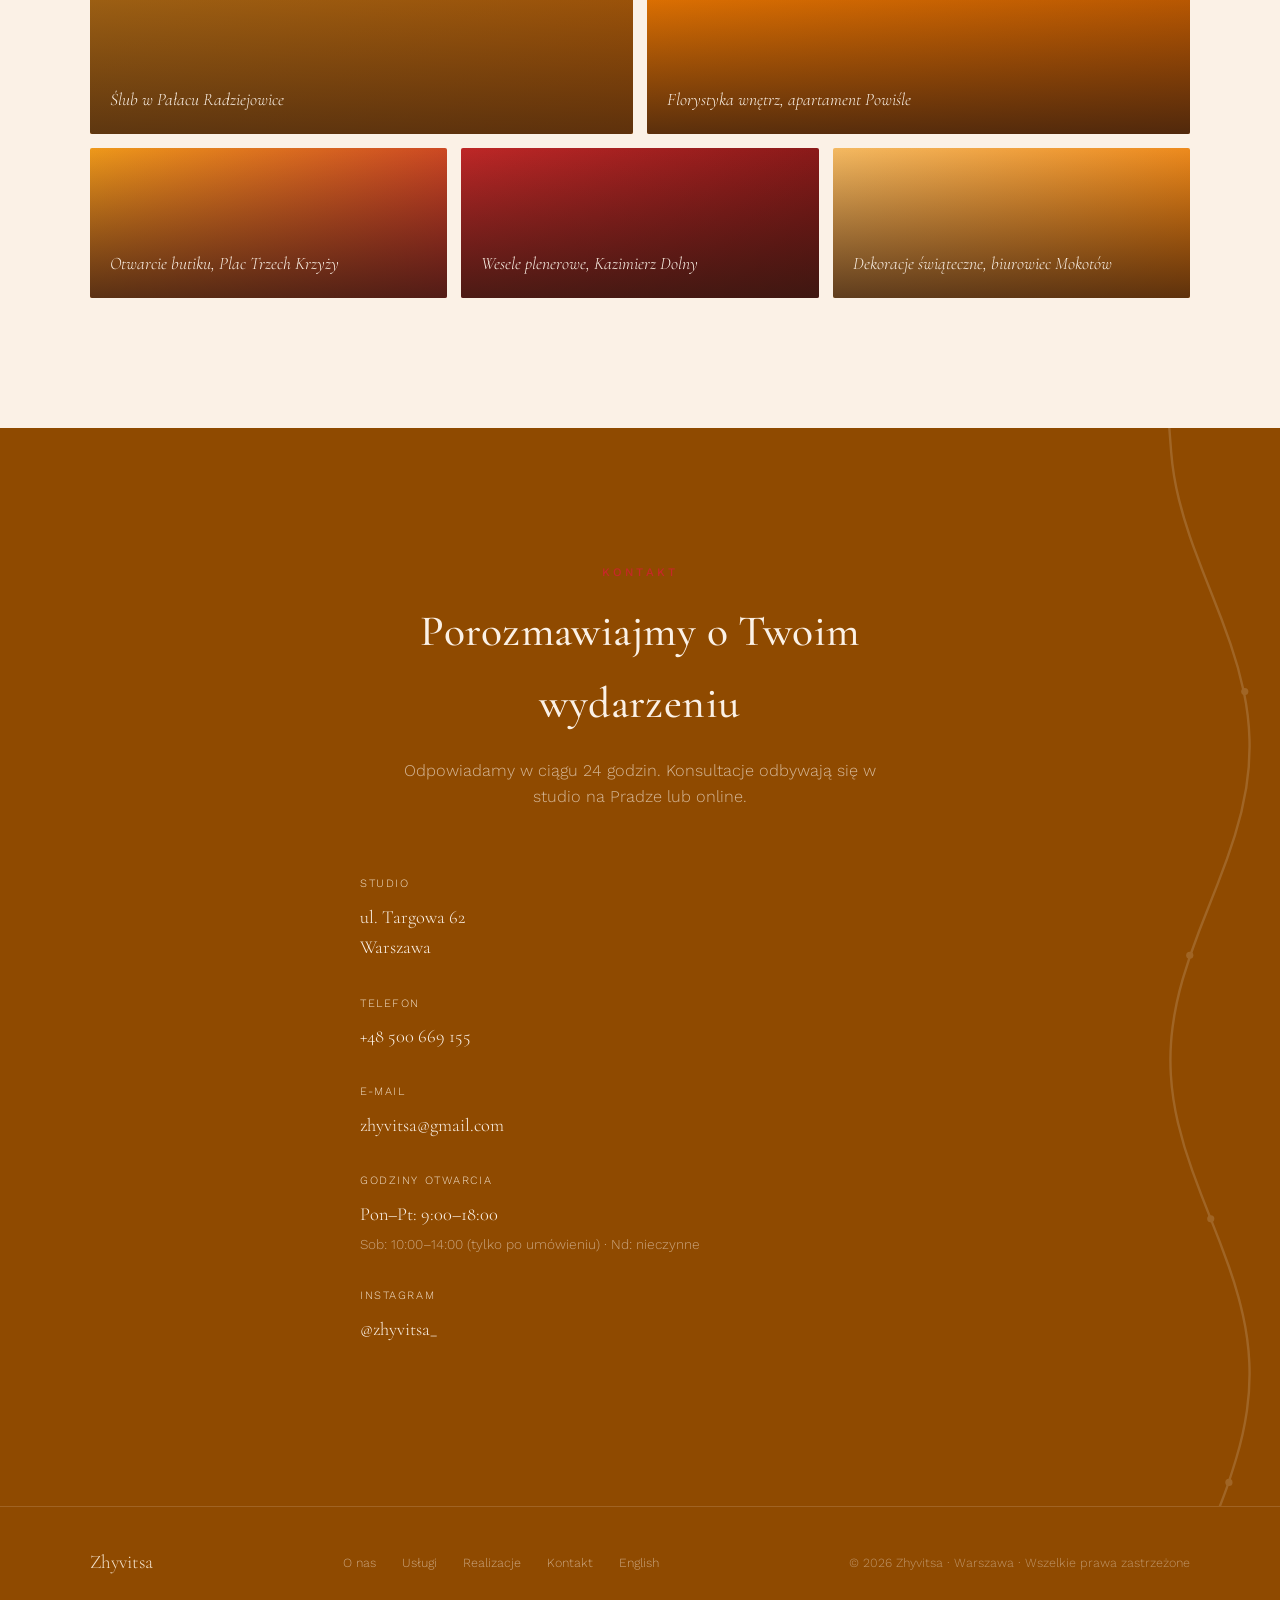
==== commit 979c133a: "Update email contact from kontakt@zhyvitsa.com to zhyvitsa@gmail.com" ====
--- a/index.html
+++ b/index.html
@@ -208,7 +208,7 @@
         </div>
         <div class="info-block">
           <span class="label">E-mail</span>
-          <span class="value"><a href="mailto:kontakt@zhyvitsa.com">kontakt@zhyvitsa.com</a></span>
+          <span class="value"><a href="mailto:zhyvitsa@gmail.com">zhyvitsa@gmail.com</a></span>
         </div>
         <div class="info-block">
           <span class="label">Godziny otwarcia</span>
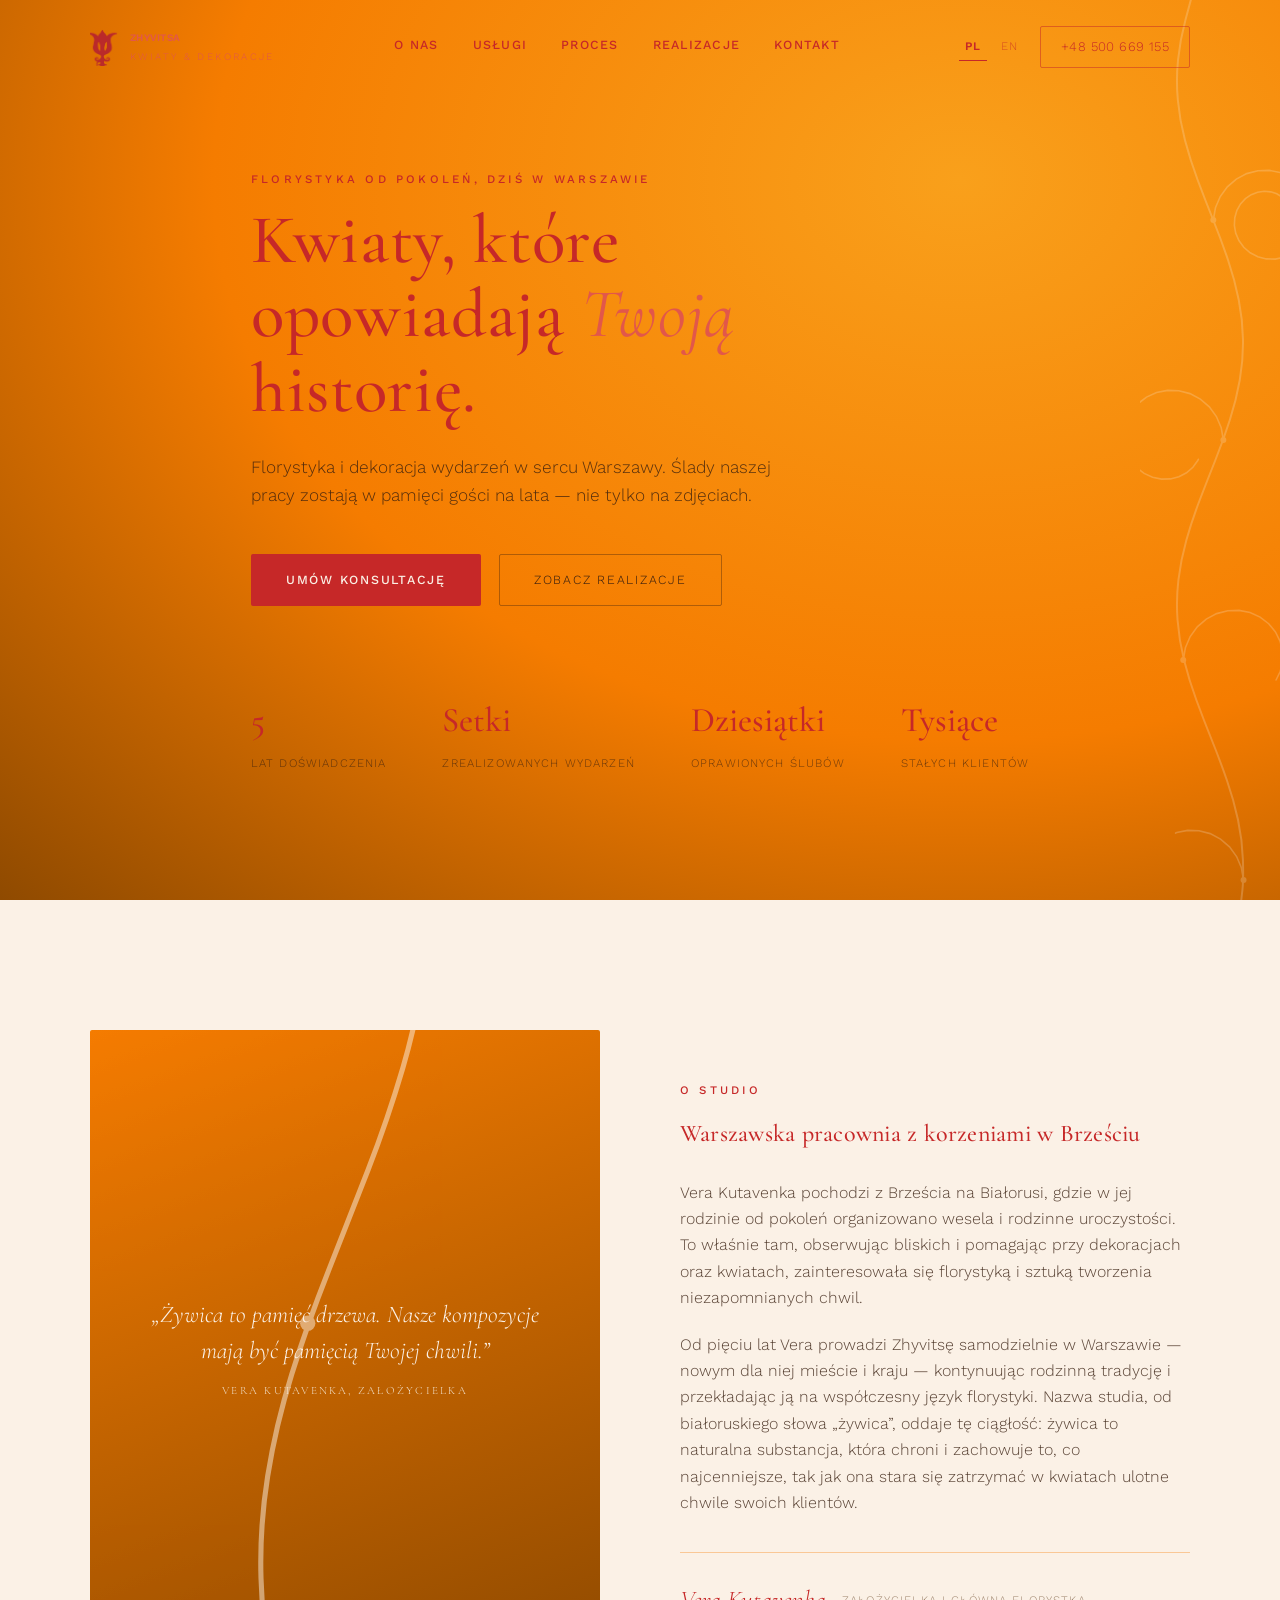
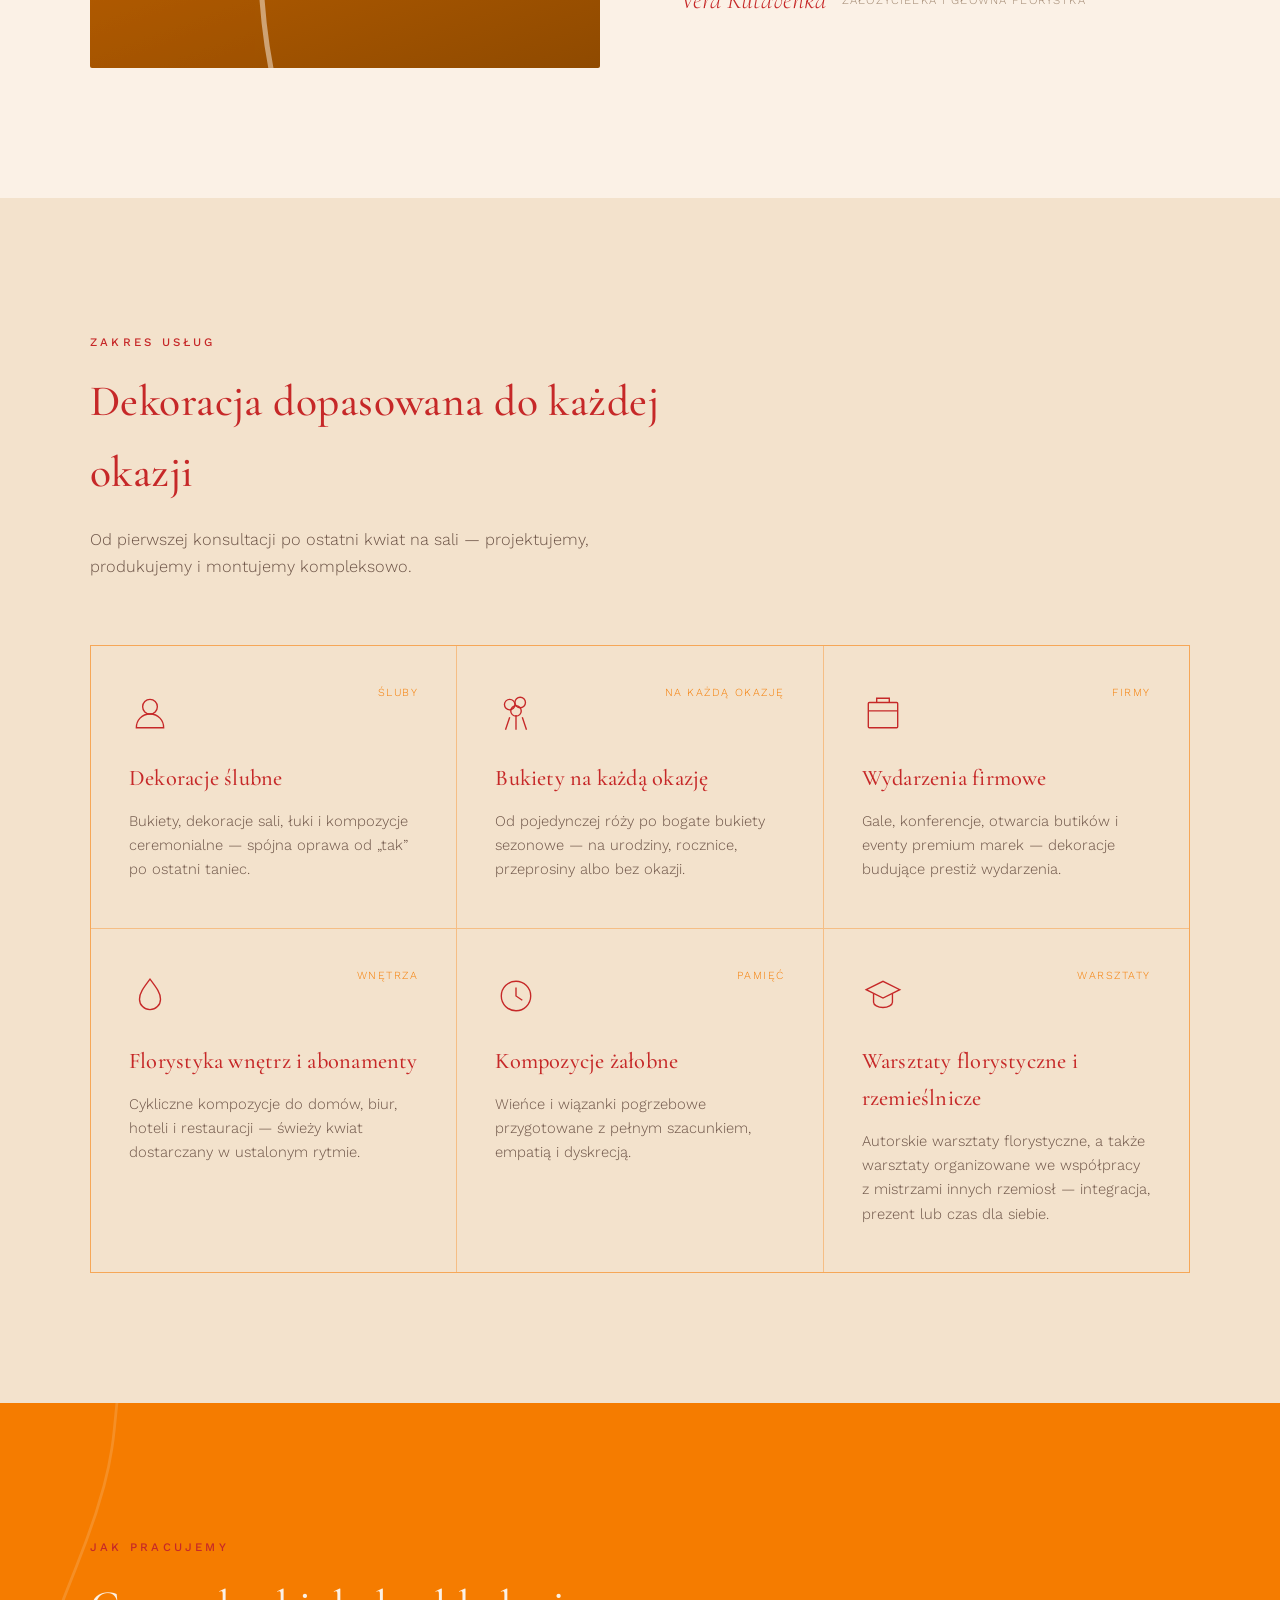
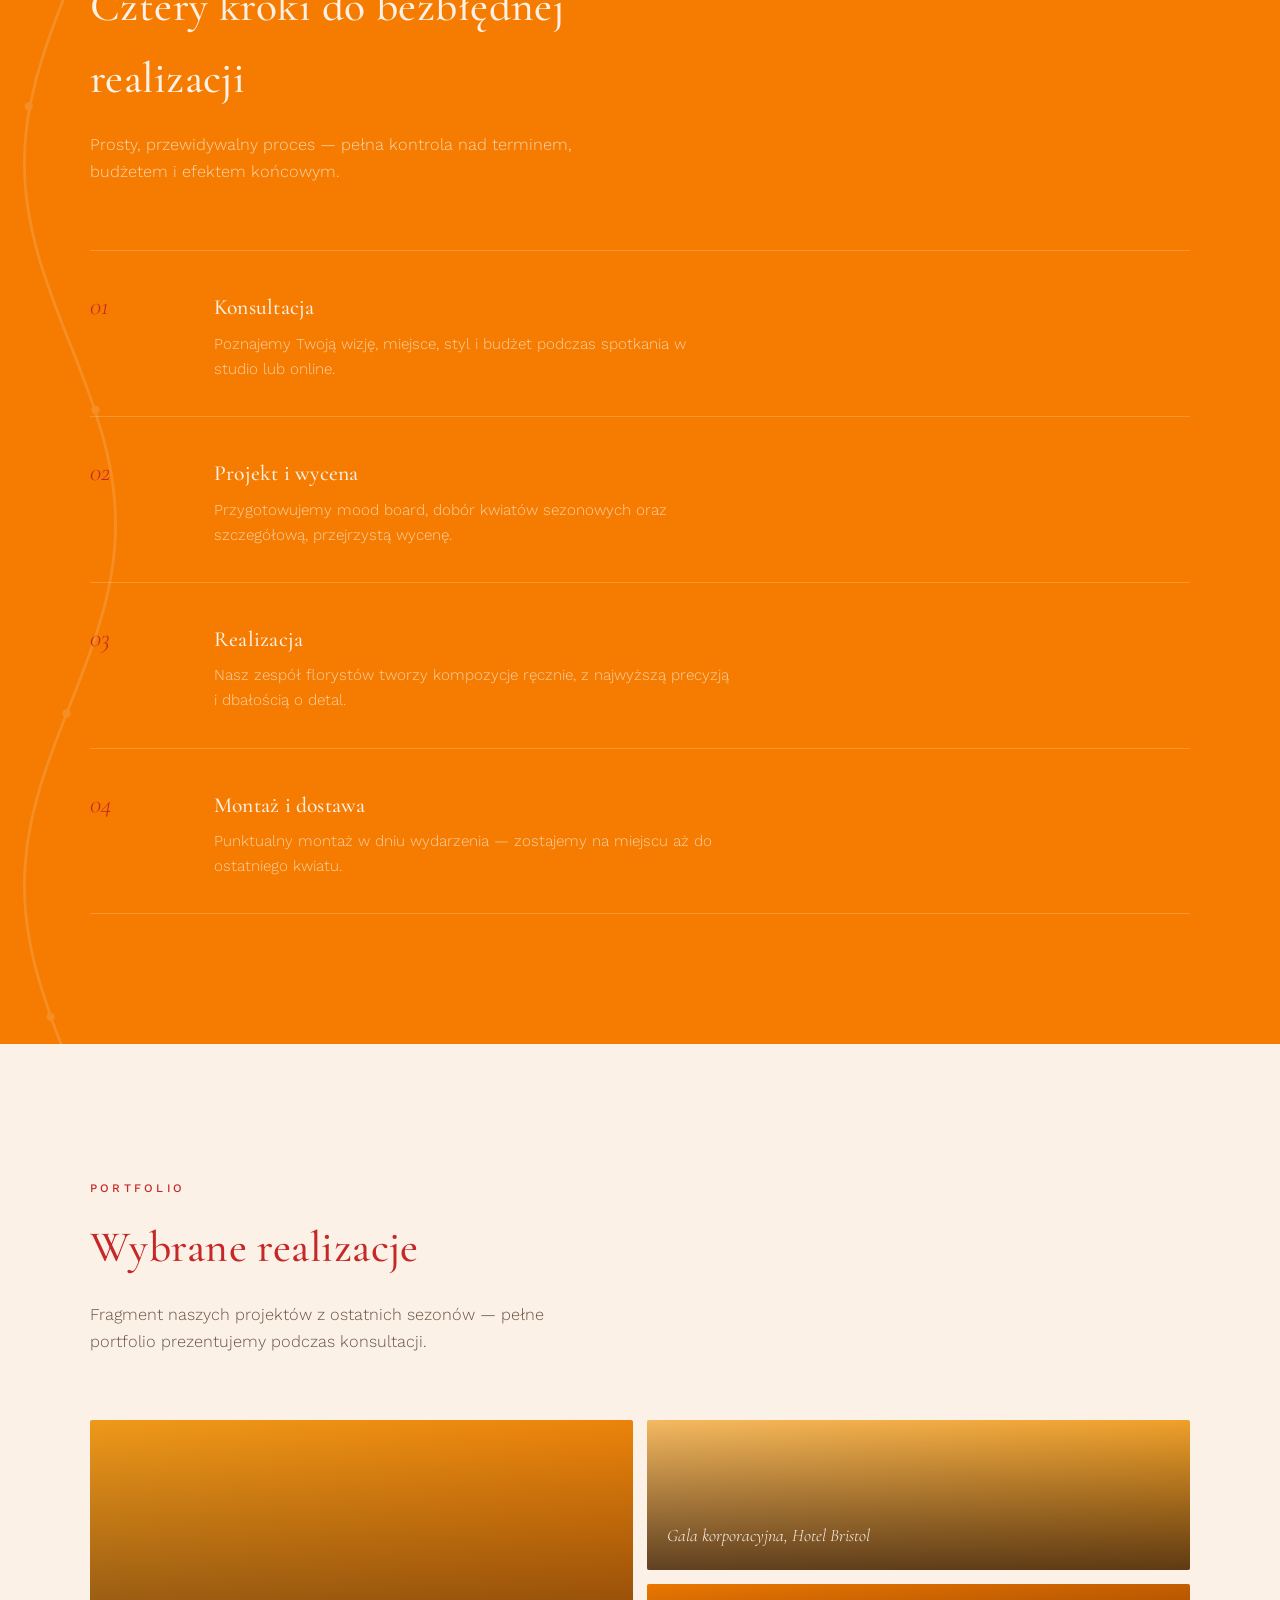
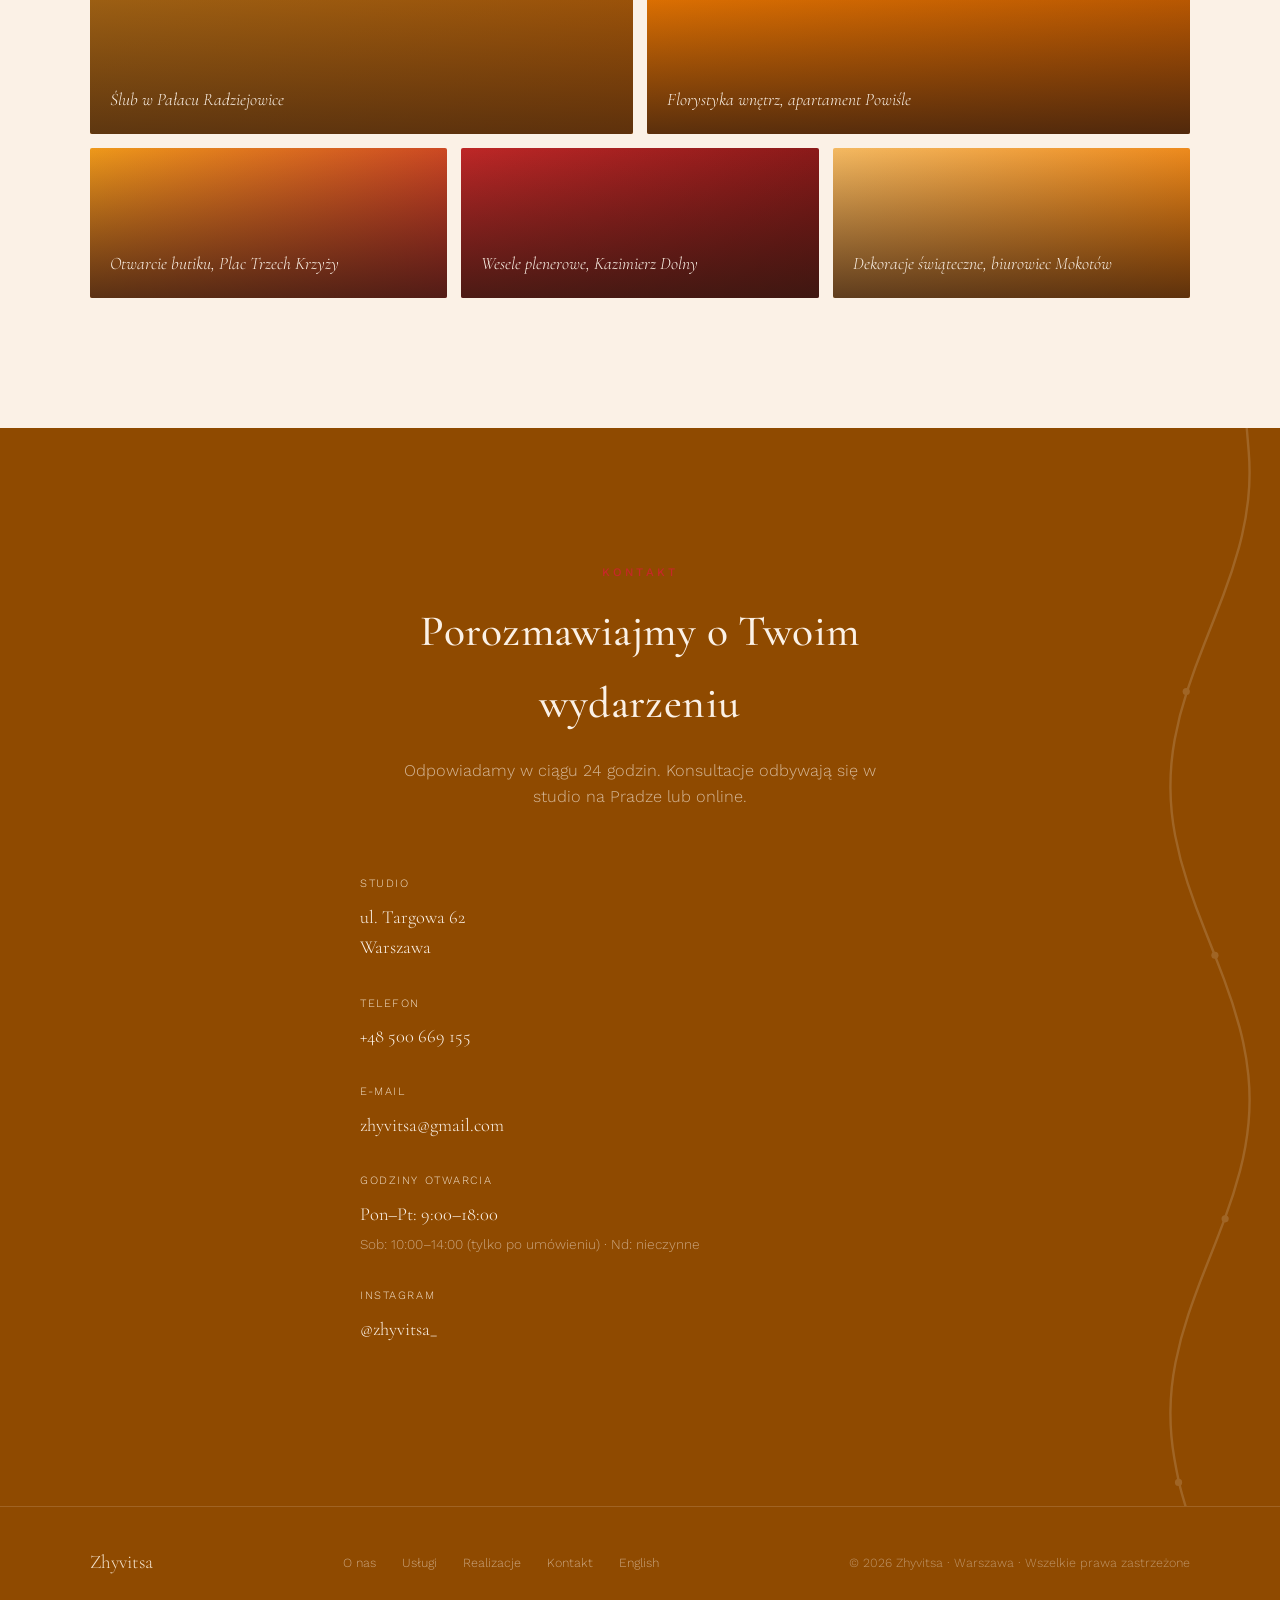
==== commit dd4d1b64: "Update index.html" ====
--- a/index.html
+++ b/index.html
@@ -53,10 +53,10 @@
       </div>
     </div>
     <div class="hero-stats">
-      <div class="stat"><b>3+</b><span>lata doświadczenia</span></div>
-      <div class="stat"><b>Dziesiątki</b><span>zrealizowanych wydarzeń</span></div>
+      <div class="stat"><b>5</b><span>lat doświadczenia</span></div>
+      <div class="stat"><b>Setki</b><span>zrealizowanych wydarzeń</span></div>
       <div class="stat"><b>Dziesiątki</b><span>oprawionych ślubów</span></div>
-      <div class="stat"><b>Dziesiątki</b><span>stałych klientów</span></div>
+      <div class="stat"><b>Tysiące</b><span>stałych klientów</span></div>
     </div>
   </div>
 </section>
@@ -72,10 +72,10 @@
     <div class="about-copy">
       <span class="eyebrow reveal">O studio</span>
       <h2 class="reveal">Warszawska pracownia z korzeniami w Brześciu</h2>
-      <p class="reveal">Vera Kutavenka ma 22 lata i pochodzi z Brześcia na Białorusi, gdzie w jej rodzinie od pokoleń organizowano wesela i rodzinne uroczystości. To właśnie tam, obserwując bliskich i pomagając przy dekoracjach oraz kwiatach, zainteresowała się florystyką i sztuką tworzenia niezapomnianych chwil.</p>
-      <p class="reveal">Od trzech lat Vera prowadzi Zhyvitsę samodzielnie w Warszawie — nowym dla niej mieście i kraju — kontynuując rodzinną tradycję i przekładając ją na współczesny język florystyki. Nazwa studia, od białoruskiego słowa „żywica”, oddaje tę ciągłość: żywica to naturalna substancja, która chroni i zachowuje to, co najcenniejsze, tak jak ona stara się zatrzymać w kwiatach ulotne chwile swoich klientów.</p>
+      <p class="reveal">Vera Kutavenka pochodzi z Brześcia na Białorusi, gdzie w jej rodzinie od pokoleń organizowano wesela i rodzinne uroczystości. To właśnie tam, obserwując bliskich i pomagając przy dekoracjach oraz kwiatach, zainteresowała się florystyką i sztuką tworzenia niezapomnianych chwil.</p>
+      <p class="reveal">Od pięciu lat Vera prowadzi Zhyvitsę samodzielnie w Warszawie — nowym dla niej mieście i kraju — kontynuując rodzinną tradycję i przekładając ją na współczesny język florystyki. Nazwa studia, od białoruskiego słowa „żywica”, oddaje tę ciągłość: żywica to naturalna substancja, która chroni i zachowuje to, co najcenniejsze, tak jak ona stara się zatrzymać w kwiatach ulotne chwile swoich klientów.</p>
       <div class="signature-line reveal">
-        <span class="sig-mark">V. Kutavenka</span>
+        <span class="sig-mark">Vera Kutavenka</span>
         <span class="sig-role">Założycielka i Główna Florystka</span>
       </div>
     </div>
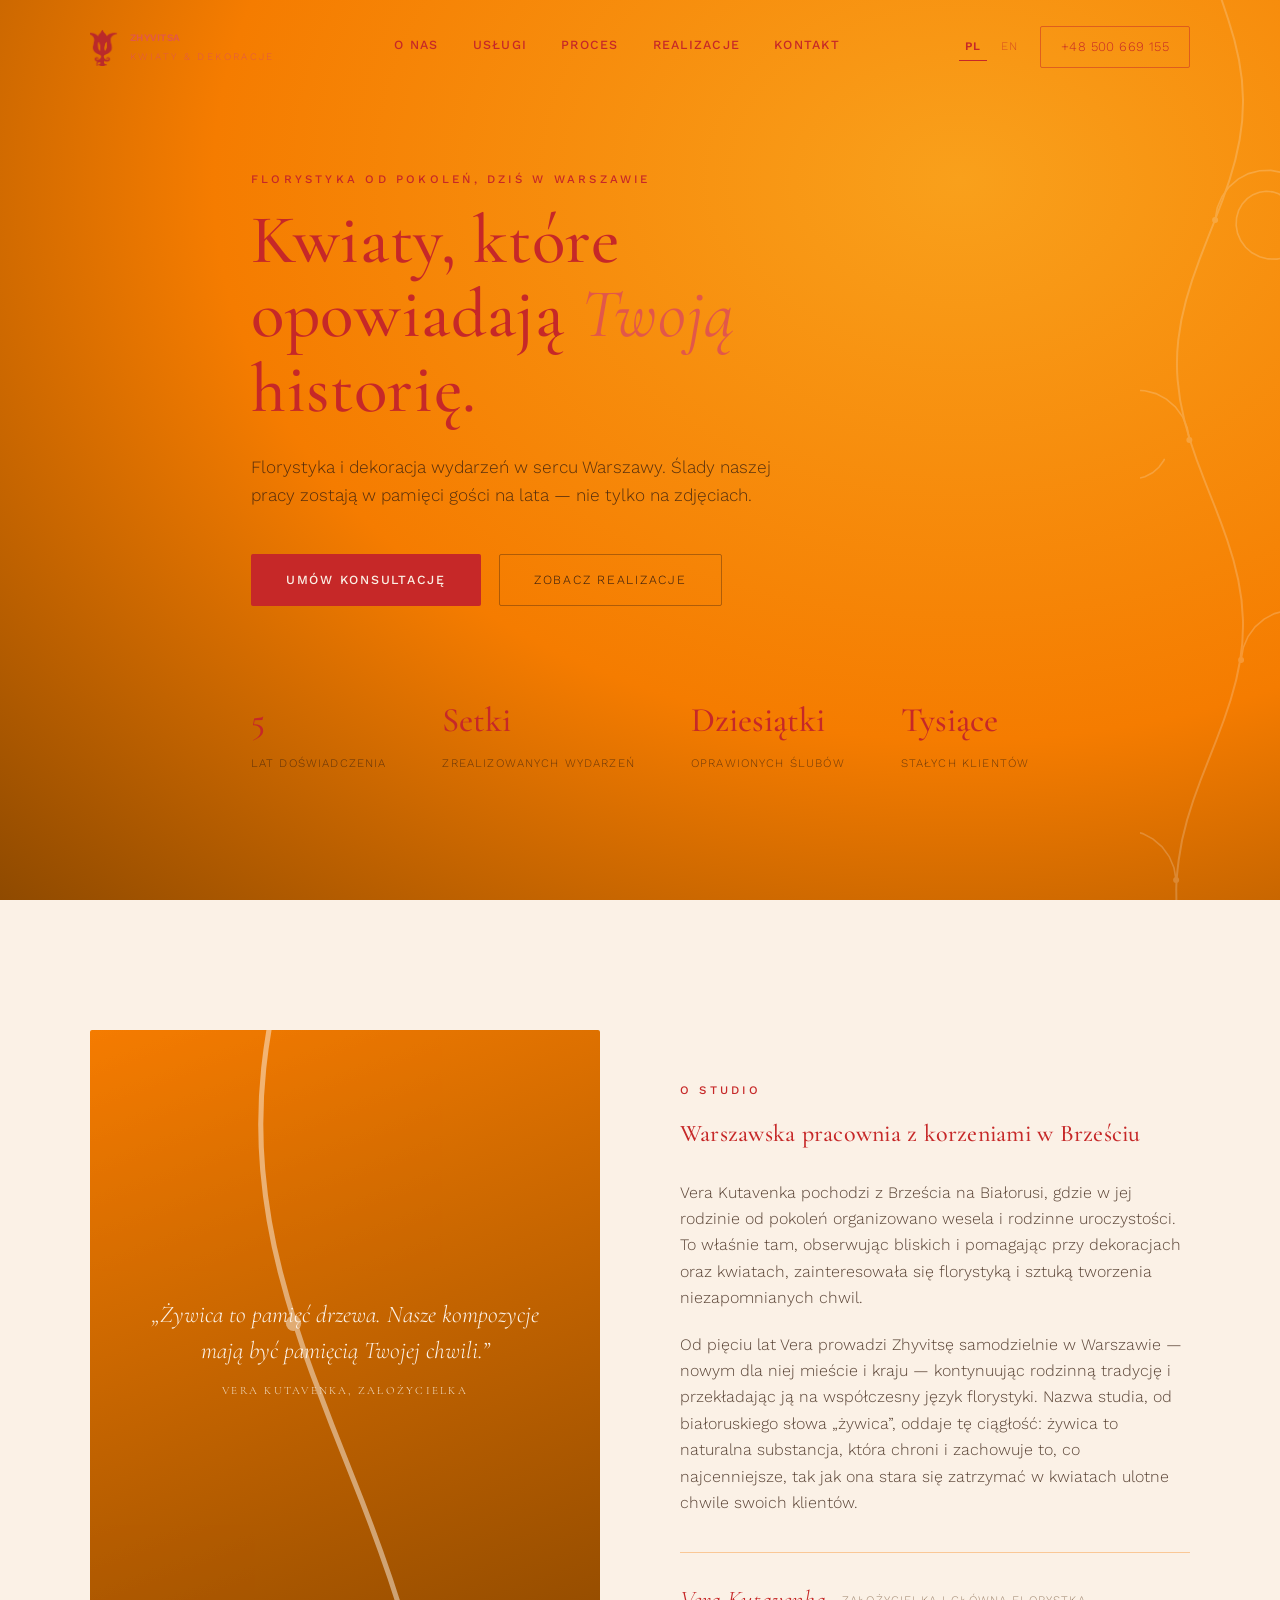
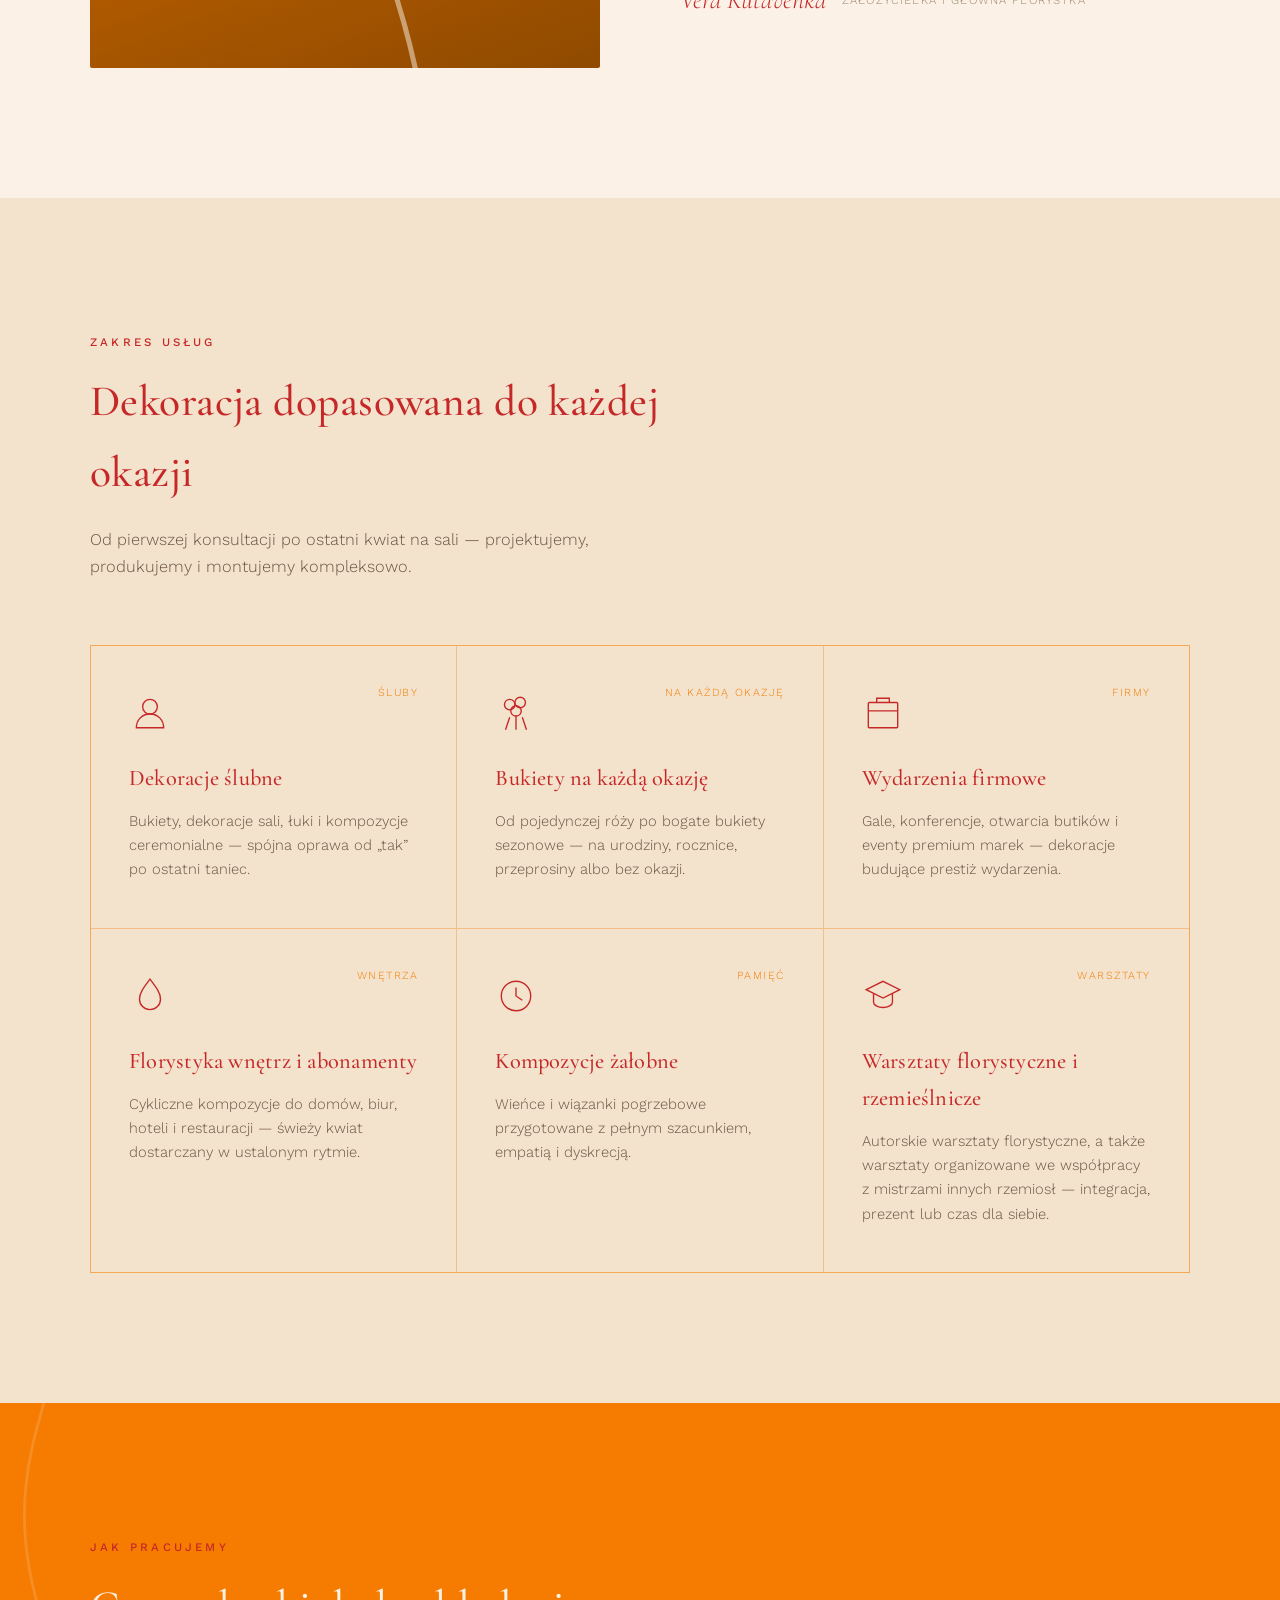
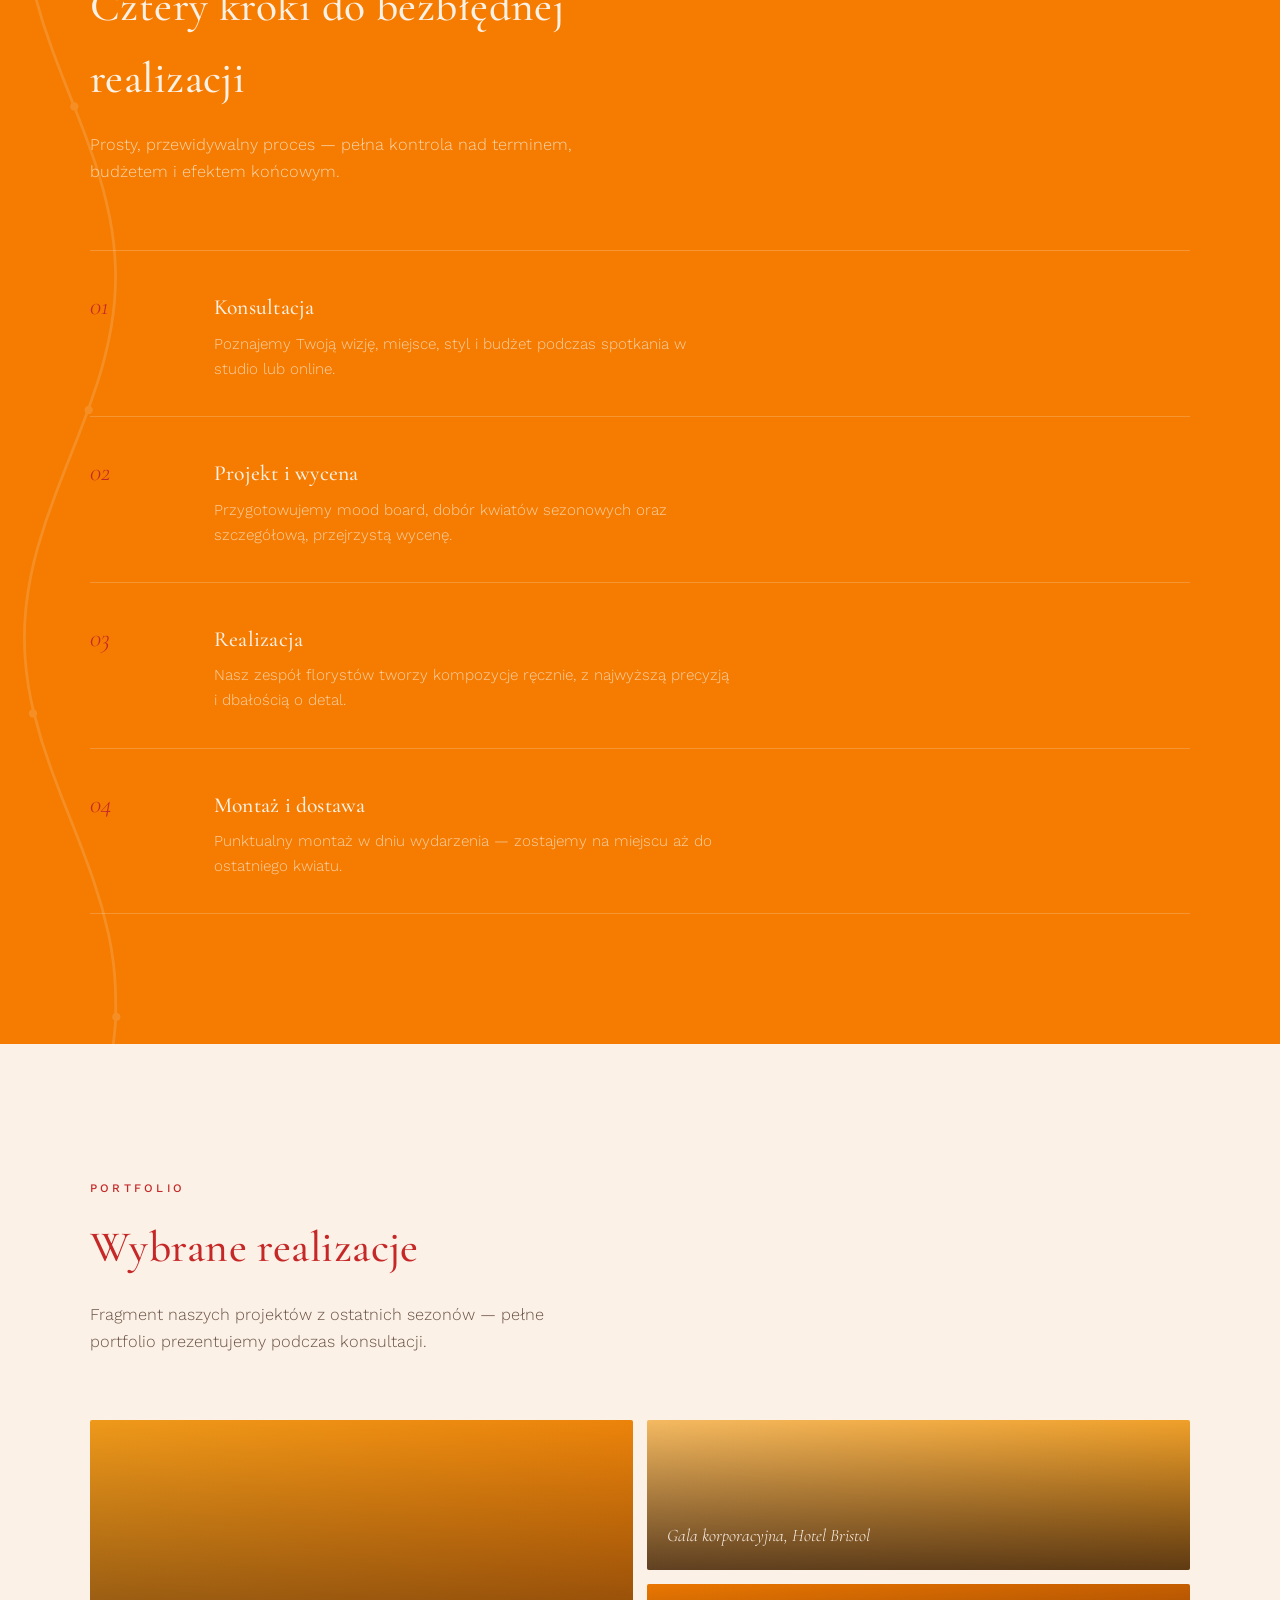
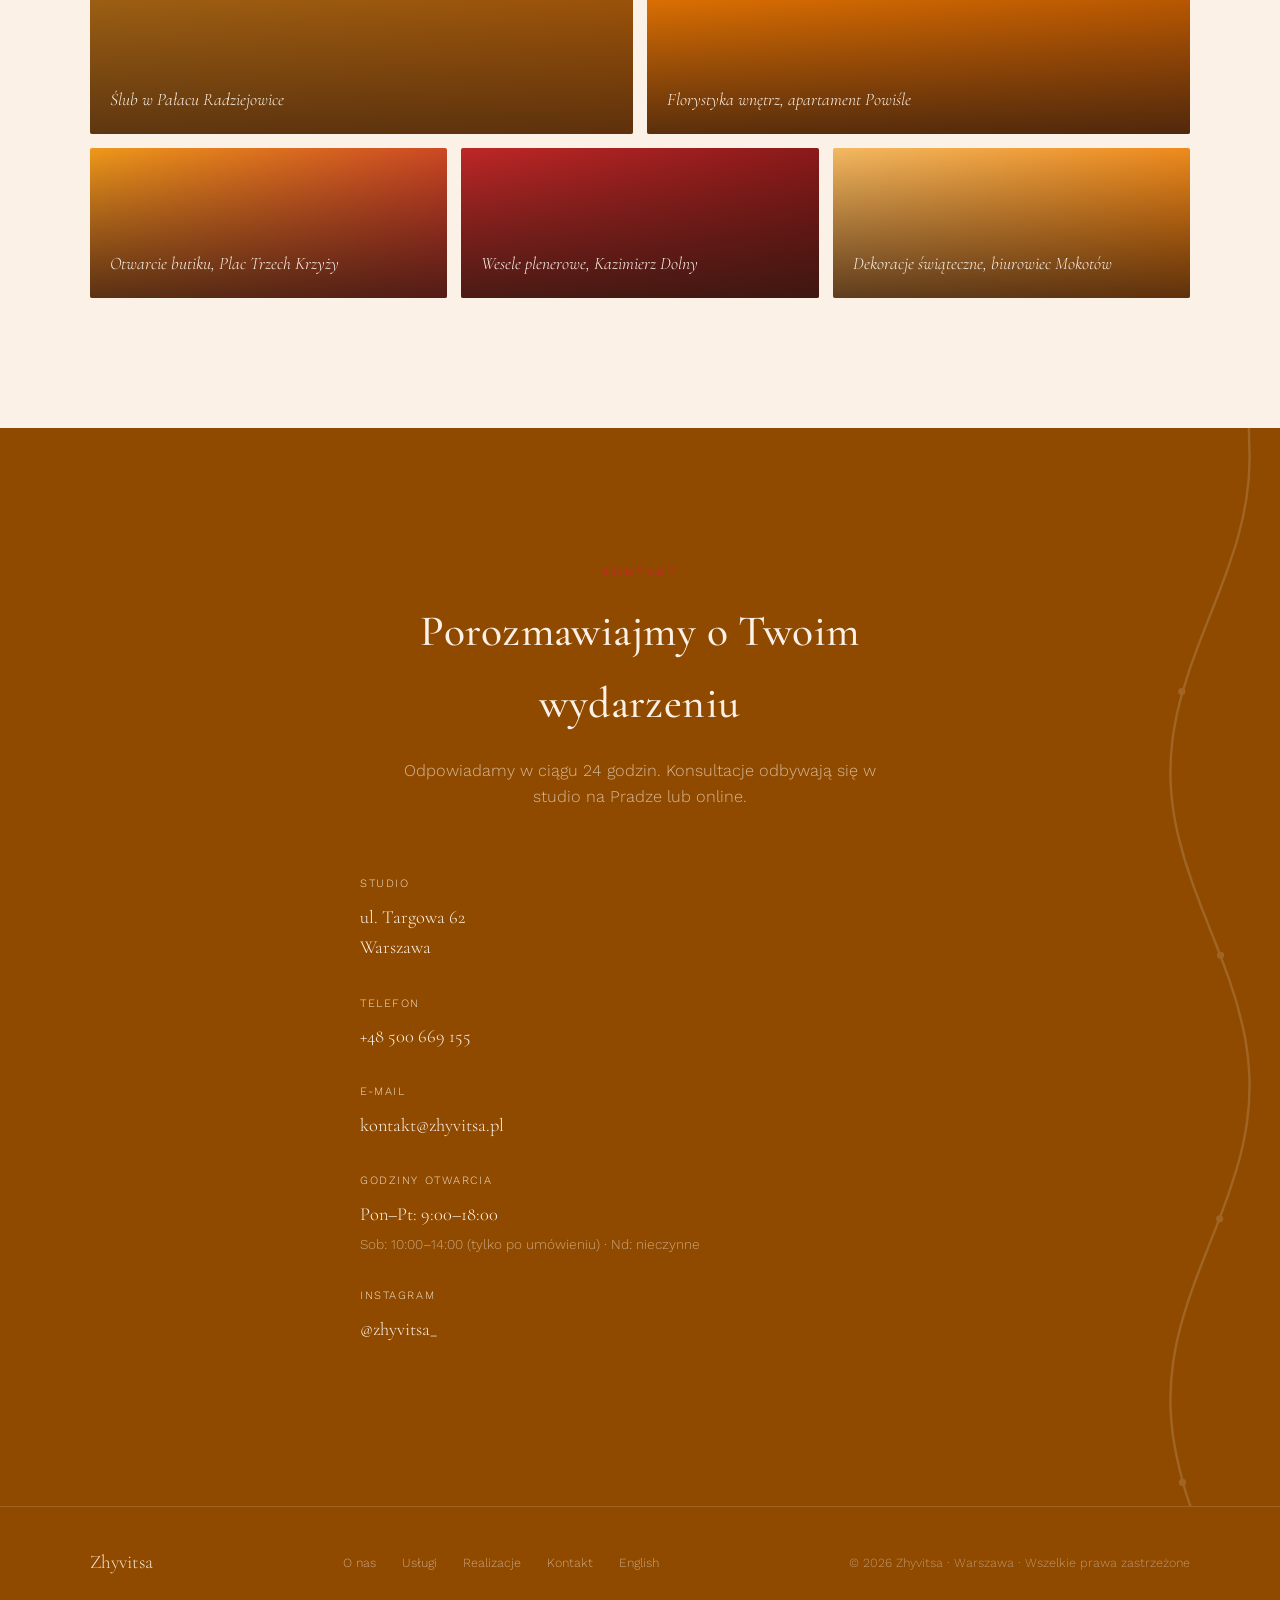
==== commit b1813d58: "Update email contact to new address" ====
--- a/index.html
+++ b/index.html
@@ -208,7 +208,7 @@
         </div>
         <div class="info-block">
           <span class="label">E-mail</span>
-          <span class="value"><a href="mailto:zhyvitsa@gmail.com">zhyvitsa@gmail.com</a></span>
+          <span class="value"><a href="mailto:kontakt@zhyvitsa.pl">kontakt@zhyvitsa.pl</a></span>
         </div>
         <div class="info-block">
           <span class="label">Godziny otwarcia</span>
